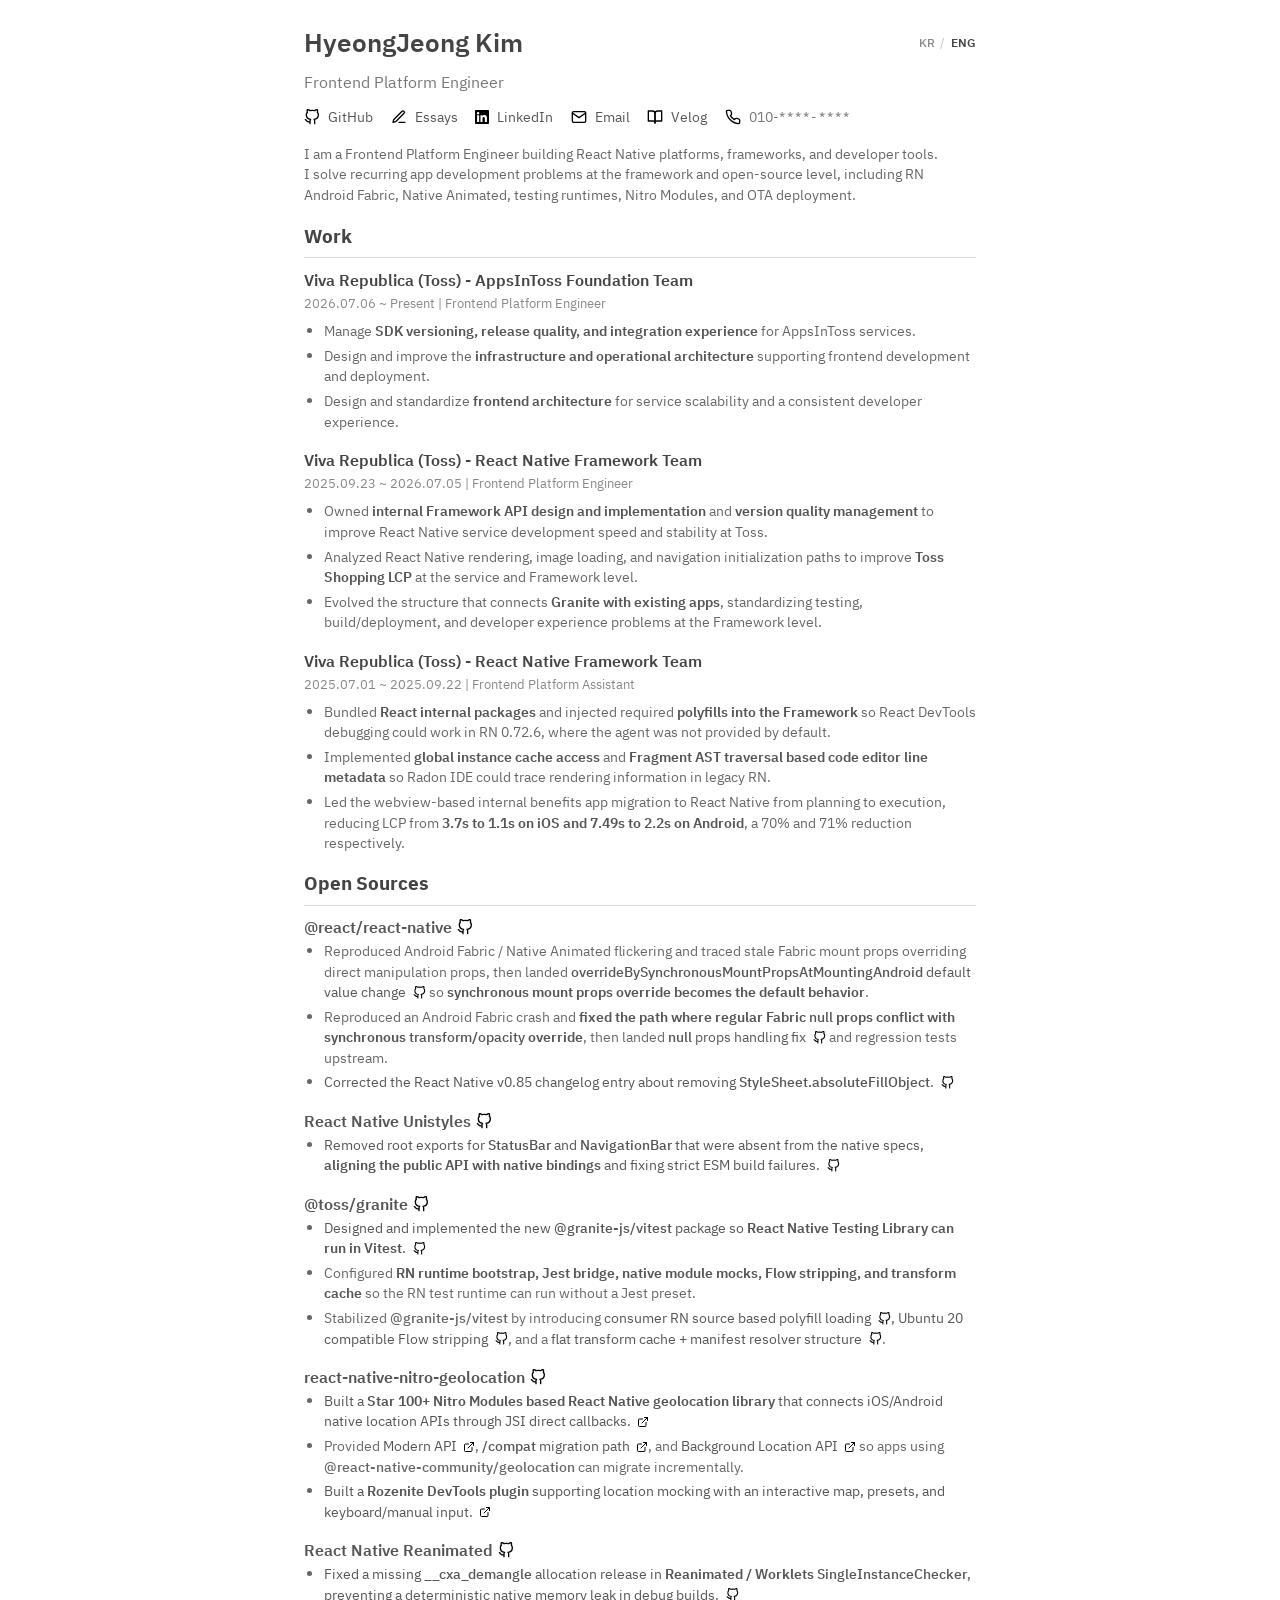
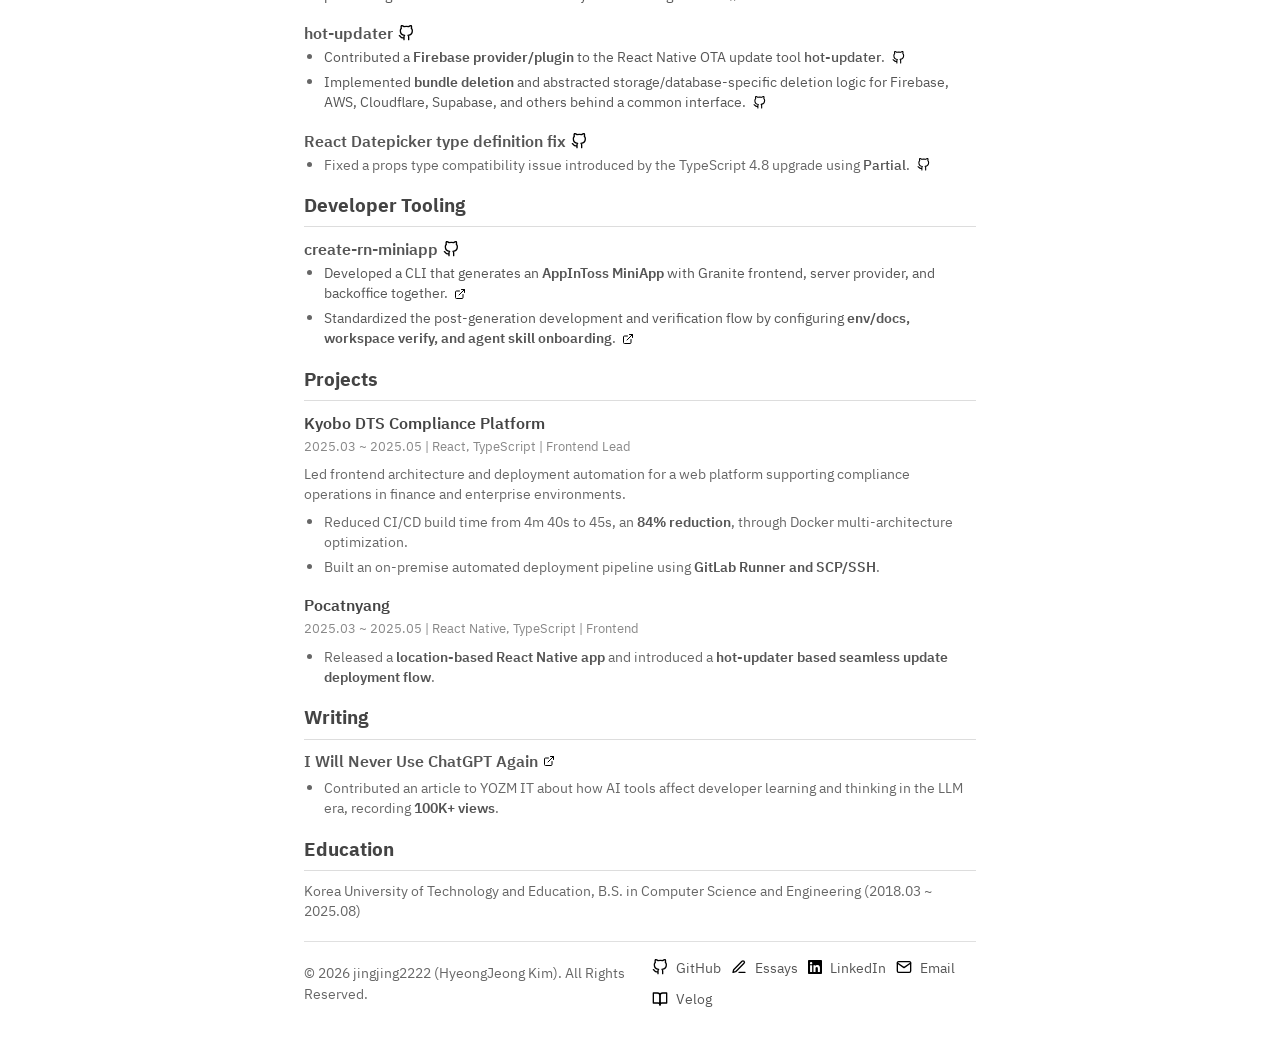
==== en.html @ 48386f1f "Update experience and open source contributions" ====
<!DOCTYPE html>
<html lang="en">

<head>
    <link rel="stylesheet" href="style.css" />
    <meta charset="UTF-8">
    <meta name="viewport" content="width=device-width, initial-scale=1.0">
    <title>HyeongJeong Kim | Frontend Platform Engineer</title>
    <meta name="description" content="HyeongJeong Kim's resume">
    <meta name="keywords"
        content="HyeongJeong Kim, Frontend Platform Engineer, React Native, TypeScript, Toss, Framework, Developer Tooling, jingjing2222">
    <meta name="author" content="HyeongJeong Kim (김형정)">
    <meta name="robots" content="index, follow">
    <link rel="canonical" href="https://jingjing2222.github.io/resume/en.html">
    <link rel="alternate" hreflang="ko" href="https://jingjing2222.github.io/resume/">
    <link rel="alternate" hreflang="en" href="https://jingjing2222.github.io/resume/en.html">
    <link rel="alternate" hreflang="x-default" href="https://jingjing2222.github.io/resume/">

    <!-- Open Graph Meta Tags -->
    <meta property="og:type" content="website">
    <meta property="og:title" content="HyeongJeong Kim | Frontend Platform Engineer">
    <meta property="og:description" content="HyeongJeong Kim's resume">
    <meta property="og:url" content="https://jingjing2222.github.io/resume/en.html">
    <meta property="og:site_name" content="HyeongJeong Kim Resume">
    <meta property="og:locale" content="en_US">

    <!-- Twitter Card Meta Tags -->
    <meta name="twitter:card" content="summary">
    <meta name="twitter:title" content="HyeongJeong Kim | Frontend Platform Engineer">
    <meta name="twitter:description" content="HyeongJeong Kim's resume">
    <meta name="twitter:site" content="@jingjing2222">
    <meta name="twitter:creator" content="@jingjing2222">

    <!-- JSON-LD Structured Data -->
    <script type="application/ld+json">
    {
        "@context": "https://schema.org",
        "@type": "Person",
        "name": "HyeongJeong Kim",
        "alternateName": "김형정",
        "jobTitle": "Frontend Platform Engineer",
        "description": "HyeongJeong Kim's resume",
        "url": "https://jingjing2222.github.io/resume/en.html",
        "sameAs": [
            "https://github.com/jingjing2222",
            "https://velog.io/@jingjing2222/posts",
            "https://brunch.co.kr/@jay2",
            "https://www.linkedin.com/in/%ED%98%95%EC%A0%95-%EA%B9%80-28005a360/"
        ],
        "email": "hj.jingjing2222@gmail.com",
        "knowsAbout": [
            "React Native",
            "React Native Platform",
            "TypeScript",
            "Frontend Platform",
            "Developer Tooling",
            "Mobile Development",
            "JavaScript"
        ],
        "worksFor": {
            "@type": "Organization",
            "name": "Viva Republica (Toss)"
        },
        "alumniOf": {
            "@type": "EducationalOrganization",
            "name": "Korea University of Technology and Education",
            "department": "Computer Science and Engineering"
        }
    }
    </script>
</head>

<body>
    <main class="main">
        <header>
            <div class="header-title-row">
                <h1 class="title">HyeongJeong Kim</h1>
                <nav class="lang-switch" aria-label="Language">
                    <a href="index.html" class="lang-link">KR</a>
                    <span class="lang-separator" aria-hidden="true">/</span>
                    <a href="en.html" class="lang-link" aria-current="page">ENG</a>
                </nav>
            </div>
            <div class="title-desc">Frontend Platform Engineer</div>

            <div class="social-links">
                <a href="https://github.com/jingjing2222" target="_blank" class="social-link">
                    <span class="icon github-icon" aria-hidden="true"></span> GitHub
                </a>

                <a href="https://brunch.co.kr/@jay2" target="_blank" class="social-link">
                    <span class="icon essay-icon" aria-hidden="true"></span> Essays
                </a>

                <a href="https://www.linkedin.com/in/%ED%98%95%EC%A0%95-%EA%B9%80-28005a360/" target="_blank"
                    class="social-link">
                    <span class="icon linkedin-icon" aria-hidden="true"></span> LinkedIn
                </a>

                <a href="mailto:hj.jingjing2222@gmail.com" target="_blank" class="social-link">
                    <span class="icon email-icon" aria-hidden="true"></span> Email
                </a>

                <a href="https://velog.io/@jingjing2222/posts" target="_blank" class="social-link">
                    <span class="icon blog-icon" aria-hidden="true"></span> Velog
                </a>

                <div class="social-link">
                    <span class="icon phone-icon" aria-hidden="true"></span><span>010-</span><span
                        class="phone-number"></span>
                </div>
            </div>
        </header>

        <section class="about">
            <p>
                I am a Frontend Platform Engineer building React Native platforms, frameworks, and developer tools.<br />
                I solve recurring app development problems at the framework and open-source level, including RN Android Fabric, Native Animated, testing runtimes, Nitro Modules, and OTA deployment.<br />
            </p>
        </section>

        <section class="work">
            <h2>Work</h2>

            <div class="experience-item">
                <h3>Viva Republica (Toss) - AppsInToss Foundation Team</h3>
                <div class="project-period">2026.07.06 ~ Present | Frontend Platform Engineer</div>
                <ul>
                    <li>Manage <span class="semibold">SDK versioning, release quality, and integration experience</span> for AppsInToss services.</li>
                    <li>Design and improve the <span class="semibold">infrastructure and operational architecture</span> supporting frontend development and deployment.</li>
                    <li>Design and standardize <span class="semibold">frontend architecture</span> for service scalability and a consistent developer experience.</li>
                </ul>
            </div>

            <div class="experience-item">
                <h3>Viva Republica (Toss) - React Native Framework Team</h3>
                <div class="project-period">2025.09.23 ~ 2026.07.05 | Frontend Platform Engineer</div>
                <ul>
                    <li>Owned <span class="semibold">internal Framework API design and implementation</span> and <span class="semibold">version quality management</span> to improve React Native service development speed and stability at Toss.</li>
                    <li>Analyzed React Native rendering, image loading, and navigation initialization paths to improve <span class="semibold">Toss Shopping LCP</span> at the service and Framework level.</li>
                    <li>Evolved the structure that connects <span class="semibold">Granite with existing apps</span>, standardizing testing, build/deployment, and developer experience problems at the Framework level.</li>
                </ul>
            </div>

            <div class="experience-item">
                <h3>Viva Republica (Toss) - React Native Framework Team</h3>
                <div class="project-period">2025.07.01 ~ 2025.09.22 | Frontend Platform Assistant</div>
                <ul>
                    <li>Bundled <span class="semibold">React internal packages</span> and injected required <span class="semibold">polyfills into the Framework</span> so React DevTools debugging could work in RN 0.72.6, where the agent was not provided by default.</li>
                    <li>Implemented <span class="semibold">global instance cache access</span> and <span class="semibold">Fragment AST traversal based code editor line metadata</span> so Radon IDE could trace rendering information in legacy RN.</li>
                    <li>Led the webview-based internal benefits app migration to React Native from planning to execution, reducing LCP from <span class="semibold">3.7s to 1.1s on iOS and 7.49s to 2.2s on Android</span>, a 70% and 71% reduction respectively.</li>
                </ul>
            </div>
        </section>

        <section class="open-source">
            <h2>Open Sources</h2>

            <div class="experience-item">
                <h3><a href="https://github.com/react/react-native" target="_blank"
                        class="title-link">@react/react-native
                        <span class="icon github-icon" aria-hidden="true"></span></a></h3>
                <ul>
                    <li>Reproduced Android Fabric / Native Animated flickering and traced stale Fabric mount props overriding direct manipulation props, then landed <a
                            href="https://github.com/react/react-native/pull/56652" target="_blank"
                            class="inline-github-link"><code>overrideBySynchronousMountPropsAtMountingAndroid</code> default value change <span class="icon github-icon"
                                aria-hidden="true"></span></a> so <span class="semibold">synchronous mount props override becomes the default behavior</span>.</li>
                    <li>Reproduced an Android Fabric crash and <span class="semibold">fixed the path where regular Fabric <code>null</code> props conflict with synchronous <code>transform</code>/<code>opacity</code> override</span>, then landed <a
                            href="https://github.com/react/react-native/pull/56913" target="_blank"
                            class="inline-github-link"><code>null</code> props handling fix <span class="icon github-icon"
                                aria-hidden="true"></span></a> and regression tests upstream.</li>
                    <li><a href="https://github.com/react/react-native/pull/56390" target="_blank"
                            class="inline-github-link">Corrected the React Native v0.85 changelog entry about removing <code>StyleSheet.absoluteFillObject</code>.
                            <span class="icon github-icon" aria-hidden="true"></span></a></li>
                </ul>
            </div>

            <div class="experience-item">
                <h3><a href="https://github.com/jpudysz/react-native-unistyles/pull/1197" target="_blank"
                        class="title-link">React Native Unistyles
                        <span class="icon github-icon" aria-hidden="true"></span></a></h3>
                <ul>
                    <li><a href="https://github.com/jpudysz/react-native-unistyles/pull/1197" target="_blank"
                            class="inline-github-link">Removed root exports for <code>StatusBar</code> and <code>NavigationBar</code> that were absent from the native specs, <span class="semibold">aligning the public API with native bindings</span> and fixing strict ESM build failures.
                            <span class="icon github-icon" aria-hidden="true"></span></a></li>
                </ul>
            </div>

            <div class="experience-item">
                <h3><a href="https://github.com/toss/granite" target="_blank"
                        class="title-link">@toss/granite
                        <span class="icon github-icon" aria-hidden="true"></span></a></h3>
                <ul>
                    <li><a href="https://github.com/toss/granite/pull/275" target="_blank"
                            class="inline-github-link">Designed and implemented the new <code>@granite-js/vitest</code> package so <span class="semibold">React Native Testing Library can run in Vitest</span>.
                            <span class="icon github-icon" aria-hidden="true"></span></a></li>
                    <li>Configured <span class="semibold">RN runtime bootstrap, Jest bridge, native module mocks, Flow stripping, and transform cache</span> so the RN test runtime can run without a Jest preset.</li>
                    <li>Stabilized <code>@granite-js/vitest</code> by introducing <a
                            href="https://github.com/toss/granite/pull/277" target="_blank"
                            class="inline-github-link">consumer RN source based polyfill loading <span
                                class="icon github-icon" aria-hidden="true"></span></a>, <a
                            href="https://github.com/toss/granite/pull/278" target="_blank"
                            class="inline-github-link">Ubuntu 20 compatible Flow stripping <span class="icon github-icon"
                                aria-hidden="true"></span></a>, and a <a href="https://github.com/toss/granite/pull/284"
                            target="_blank" class="inline-github-link">flat transform cache + manifest resolver structure <span
                                class="icon github-icon" aria-hidden="true"></span></a>.</li>
                </ul>
            </div>

            <div class="experience-item">
                <h3><a href="https://github.com/jingjing2222/react-native-nitro-geolocation" target="_blank"
                        class="title-link">react-native-nitro-geolocation
                        <span class="icon github-icon" aria-hidden="true"></span></a></h3>
                <ul>
                    <li><a href="https://react-native-nitro-geolocation.pages.dev/guide/why-nitro-module" target="_blank"
                            class="doc-link">Built a <span class="semibold">Star 100+ Nitro Modules based React Native geolocation library</span> that connects iOS/Android native location APIs through JSI direct callbacks.&nbsp;<span class="link-icon" aria-hidden="true"></span></a></li>
                    <li>Provided <a href="https://react-native-nitro-geolocation.pages.dev/guide/modern-api" target="_blank"
                            class="doc-link">Modern API&nbsp;<span class="link-icon" aria-hidden="true"></span></a>, <a
                            href="https://react-native-nitro-geolocation.pages.dev/guide/compat-api" target="_blank"
                            class="doc-link"><code>/compat</code> migration path&nbsp;<span class="link-icon"
                                aria-hidden="true"></span></a>, and <a
                            href="https://react-native-nitro-geolocation.pages.dev/background/overview" target="_blank"
                            class="doc-link">Background Location API&nbsp;<span class="link-icon"
                                aria-hidden="true"></span></a> so apps using <code>@react-native-community/geolocation</code> can migrate incrementally.</li>
                    <li><a href="https://react-native-nitro-geolocation.pages.dev/guide/devtools" target="_blank"
                            class="doc-link">Built a <span class="semibold">Rozenite DevTools plugin</span> supporting location mocking with an interactive map, presets, and keyboard/manual input.&nbsp;<span class="link-icon" aria-hidden="true"></span></a></li>
                </ul>
            </div>

            <div class="experience-item">
                <h3><a href="https://github.com/software-mansion/react-native-reanimated/pull/8964" target="_blank"
                        class="title-link">React Native Reanimated
                        <span class="icon github-icon" aria-hidden="true"></span></a></h3>
                <ul>
                    <li><a href="https://github.com/software-mansion/react-native-reanimated/pull/8964" target="_blank"
                            class="inline-github-link">Fixed a missing <code>__cxa_demangle</code> allocation release in <span class="semibold">Reanimated / Worklets</span> <code>SingleInstanceChecker</code>, preventing a deterministic native memory leak in debug builds.
                            <span class="icon github-icon" aria-hidden="true"></span></a></li>
                </ul>
            </div>

            <div class="experience-item">
                <h3><a href="https://github.com/gronxb/hot-updater" target="_blank"
                        class="title-link">hot-updater
                        <span class="icon github-icon" aria-hidden="true"></span></a></h3>
                <ul>
                    <li><a href="https://github.com/gronxb/hot-updater/pull/212" target="_blank"
                            class="inline-github-link">Contributed a <span class="semibold">Firebase provider/plugin</span> to the React Native OTA update tool <code>hot-updater</code>.
                            <span class="icon github-icon" aria-hidden="true"></span></a></li>
                    <li><a href="https://github.com/gronxb/hot-updater/pull/388" target="_blank"
                            class="inline-github-link">Implemented <span class="semibold">bundle deletion</span> and abstracted storage/database-specific deletion logic for Firebase, AWS, Cloudflare, Supabase, and others behind a common interface.
                            <span class="icon github-icon" aria-hidden="true"></span></a></li>
                </ul>
            </div>

            <div class="experience-item">
                <h3><a href="https://github.com/Hacker0x01/react-datepicker/pull/5406" target="_blank"
                        class="title-link">React Datepicker type definition fix
                        <span class="icon github-icon" aria-hidden="true"></span></a></h3>
                <ul>
                    <li>Fixed a props type compatibility issue introduced by the TypeScript 4.8 upgrade using <a
                            href="https://github.com/Hacker0x01/react-datepicker/pull/5406" target="_blank"
                            class="inline-github-link"><code>Partial</code>. <span
                                class="icon github-icon" aria-hidden="true"></span></a></li>
                </ul>
            </div>
        </section>

        <section class="app">
            <h2>Developer Tooling</h2>
            <div class="app-item">
                <h3><a href="https://github.com/jingjing2222/create-rn-miniapp" target="_blank"
                        class="title-link">create-rn-miniapp
                        <span class="icon github-icon" aria-hidden="true"></span></a></h3>
                <ul>
                    <li><a href="https://github.com/jingjing2222/create-rn-miniapp#%EC%83%9D%EC%84%B1%ED%95%98%EB%A9%B4-%EB%B0%94%EB%A1%9C-%EC%A4%80%EB%B9%84%EB%8F%BC%EC%9A%94" target="_blank"
                            class="doc-link">Developed a CLI that generates an <span class="semibold">AppInToss MiniApp</span> with Granite frontend, server provider, and backoffice together.&nbsp;<span
                                class="link-icon" aria-hidden="true"></span></a></li>
                    <li><a href="https://github.com/jingjing2222/create-rn-miniapp#%EC%83%9D%EC%84%B1%ED%95%98%EB%A9%B4-%EB%B0%94%EB%A1%9C-%EC%A4%80%EB%B9%84%EB%8F%BC%EC%9A%94" target="_blank"
                            class="doc-link">Standardized the post-generation development and verification flow by configuring <span class="semibold">env/docs, workspace verify, and agent skill onboarding</span>.&nbsp;<span
                                class="link-icon" aria-hidden="true"></span></a></li>
                </ul>
            </div>
        </section>

        <section class="projects">
            <h2>Projects</h2>

            <div class="project-item">
                <h3>Kyobo DTS Compliance Platform</h3>
                <div class="project-period">2025.03 ~ 2025.05 | React, TypeScript | Frontend Lead</div>
                <p>Led frontend architecture and deployment automation for a web platform supporting compliance operations in finance and enterprise environments.</p>
                <ul>
                    <li>Reduced CI/CD build time from 4m 40s to 45s, an <span class="semibold">84% reduction</span>, through Docker multi-architecture optimization.</li>
                    <li>Built an on-premise automated deployment pipeline using <span class="semibold">GitLab Runner and SCP/SSH</span>.</li>
                </ul>
            </div>

            <div class="project-item">
                <h3>Pocatnyang</h3>
                <div class="project-period">2025.03 ~ 2025.05 | React Native, TypeScript | Frontend</div>
                <ul>
                    <li>Released a <span class="semibold">location-based React Native app</span> and introduced a <span class="semibold">hot-updater based seamless update deployment flow</span>.</li>
                </ul>

            </div>
        </section>

        <section class="article">
            <h2>Writing</h2>

            <div class="experience-item">
                <h3><a href="https://yozm.wishket.com/magazine/detail/3076/" target="_blank" class="title-link">I Will Never Use ChatGPT Again<span class="link-icon" aria-hidden="true"></span></a></h3>
                <ul>
                    <li>Contributed an article to YOZM IT about how AI tools affect developer learning and thinking in the LLM era, recording <span class="semibold">100K+ views</span>.</li>
                </ul>
            </div>
        </section>

        <section class="education">
            <h2>Education</h2>
            <div class="education-item">
                <ul class="compact-list">
                    <li>Korea University of Technology and Education, B.S. in Computer Science and Engineering (2018.03 ~ 2025.08)</li>
                </ul>
            </div>
        </section>

        <footer class="footer">
            <div class="footer-content">
                <div class="footer-info">
                    <p>© 2026 jingjing2222 (HyeongJeong Kim). All Rights Reserved.</p>
                </div>
                <div class="footer-links">
                    <a href="https://github.com/jingjing2222" target="_blank" class="footer-link">
                        <span class="icon github-icon" aria-hidden="true"></span> GitHub
                    </a>
                    <a href="https://brunch.co.kr/@jay2" target="_blank" class="footer-link">
                        <span class="icon essay-icon" aria-hidden="true"></span> Essays
                    </a>
                    <a href="https://www.linkedin.com/in/%ED%98%95%EC%A0%95-%EA%B9%80-28005a360/" target="_blank"
                        class="footer-link">
                        <span class="icon linkedin-icon" aria-hidden="true"></span> LinkedIn
                    </a>
                    <a href="mailto:hj.jingjing2222@gmail.com" class="footer-link">
                        <span class="icon email-icon" aria-hidden="true"></span> Email
                    </a>
                    <a href="https://velog.io/@jingjing2222/posts" target="_blank" class="footer-link">
                        <span class="icon blog-icon" aria-hidden="true"></span> Velog
                    </a>
                </div>
            </div>
        </footer>

    </main>
</body>

</html>
---- style.css ----
@font-face {
  font-family: "IBMPlexSansKR";
  src: url("/fonts/IBMPlexSansKR-Light.ttf") format("truetype");
  font-weight: 300;
  font-style: normal;
  font-display: swap;
}

@font-face {
  font-family: "IBMPlexSansKR";
  src: url("/fonts/IBMPlexSansKR-Regular.ttf") format("truetype");
  font-weight: 400;
  font-style: normal;
  font-display: swap;
}

@font-face {
  font-family: "IBMPlexSansKR";
  src: url("/fonts/IBMPlexSansKR-Medium.ttf") format("truetype");
  font-weight: 500;
  font-style: normal;
  font-display: swap;
}

@font-face {
  font-family: "IBMPlexSansKR";
  src: url("/fonts/IBMPlexSansKR-SemiBold.ttf") format("truetype");
  font-weight: 600;
  font-style: normal;
  font-display: swap;
}

@font-face {
  font-family: "IBMPlexSansKR";
  src: url("/fonts/IBMPlexSansKR-Bold.ttf") format("truetype");
  font-weight: 700;
  font-style: normal;
  font-display: swap;
}

* {
  box-sizing: border-box;
  margin: 0;
  padding: 0;
}

body {
  font-family: "IBMPlexSansKR", sans-serif;
  line-height: 1.5;
  color: #555;
  background-color: #fff;
  font-size: 0.9rem;
  -webkit-print-color-adjust: exact;
  print-color-adjust: exact;
}

.main {
  margin: 1.5rem auto;
  width: 720px;
  padding: 0 1.5rem;
}

a {
  color: #555;
  text-decoration: none;
  transition: all 0.2s ease;
  border-radius: 2px;
}

.article .experience-item h3 {
  margin-bottom: 0.3rem;
}

a:hover {
  background-color: #666;
  color: #fff;
}

.title-link {
  color: #555;
  display: inline-flex;
  align-items: center;
  font-weight: inherit;
  width: fit-content;
  max-width: 100%;
  gap: 5px;
  white-space: normal;
  overflow-wrap: anywhere;
  vertical-align: baseline;
}

.title-link:hover {
  background-color: #666;
  color: #fff;
}

.blog-link {
  color: #555;
  display: inline;
  width: fit-content;
  overflow-wrap: anywhere;
}

.blog-link b {
  white-space: normal;
}

.blog-link .icon {
  vertical-align: middle;
}

.blog-link:hover {
  background-color: #666;
  color: #fff;
}

.doc-link {
  color: #555;
  display: inline;
  overflow-wrap: anywhere;
}

.doc-link:hover {
  background-color: #666;
  color: #fff;
}

.inline-github-link {
  color: #555;
  display: inline;
  overflow-wrap: anywhere;
}

.inline-github-link .icon {
  width: 13px;
  height: 13px;
  margin: 0 0 0 4px;
  vertical-align: -0.12em;
}

.doc-link .github-icon {
  width: 13px;
  height: 13px;
  margin: 0 0 0 4px;
  vertical-align: -0.12em;
}

.inline-github-link:hover {
  background-color: #666;
  color: #fff;
}

.semibold {
  font-weight: 600;
  color: #555;
}

a:hover .semibold {
  color: #fff;
}

.link-icon {
  display: inline-block;
  width: 12px;
  height: 12px;
  flex: 0 0 auto;
  margin-left: 3px;
  vertical-align: -0.1em;
  background-image: url('data:image/svg+xml;utf8,<svg xmlns="http://www.w3.org/2000/svg" width="16" height="16" viewBox="0 0 24 24" fill="none" stroke="currentColor" stroke-width="2" stroke-linecap="round" stroke-linejoin="round"><path d="M18 13v6a2 2 0 0 1-2 2H5a2 2 0 0 1-2-2V8a2 2 0 0 1 2-2h6"></path><polyline points="15 3 21 3 21 9"></polyline><line x1="10" y1="14" x2="21" y2="3"></line></svg>');
  background-position: center;
  background-repeat: no-repeat;
  background-size: contain;
}

/* Header Styles */
header {
  margin-bottom: 1rem;
}

.header-title-row {
  display: flex;
  align-items: center;
  justify-content: space-between;
  gap: 1rem;
  flex-wrap: wrap;
  margin: 0.5rem 0;
}

.title {
  font-size: 1.6rem;
  font-weight: 600;
  margin: 0;
  color: #444;
}

.lang-switch {
  display: inline-flex;
  align-items: center;
  gap: 0.35rem;
  flex: 0 0 auto;
  color: #999;
  font-size: 0.78rem;
  letter-spacing: 0;
}

.lang-link {
  color: #888;
  font-weight: 500;
}

.lang-link[aria-current="page"] {
  color: #444;
  font-weight: 600;
}

.lang-separator {
  color: #bbb;
}

.title-desc {
  font-size: 1rem;
  color: #777;
  margin-bottom: 0.8rem;
}

.social-links {
  display: flex;
  flex-wrap: wrap;
  gap: 0.45rem 1.1rem;
  margin-top: 0;
  color: #777;
}

.social-link {
  display: inline-flex;
  align-items: center;
  font-size: 0.85rem;
  white-space: nowrap;
}

.icon {
  width: 16px;
  height: 16px;
  margin-right: 8px;
  background-position: center;
  background-repeat: no-repeat;
  background-size: contain;
  display: inline-block;
}

.title-link .icon,
.footer-link .icon {
  flex: 0 0 auto;
}

.title-link .icon {
  margin-right: 0;
}

.title-link .link-icon {
  margin-left: 0;
}

.inline-icon {
  margin-left: 5px;
  margin-right: 0;
}

.github-icon {
  background-image: url('data:image/svg+xml;utf8,<svg xmlns="http://www.w3.org/2000/svg" width="24" height="24" viewBox="0 0 24 24" fill="none" stroke="currentColor" stroke-width="2" stroke-linecap="round" stroke-linejoin="round"><path d="M9 19c-5 1.5-5-2.5-7-3m14 6v-3.87a3.37 3.37 0 0 0-.94-2.61c3.14-.35 6.44-1.54 6.44-7A5.44 5.44 0 0 0 20 4.77 5.07 5.07 0 0 0 19.91 1S18.73.65 16 2.48a13.38 13.38 0 0 0-7 0C6.27.65 5.09 1 5.09 1A5.07 5.07 0 0 0 5 4.77a5.44 5.44 0 0 0-1.5 3.78c0 5.42 3.3 6.61 6.44 7A3.37 3.37 0 0 0 9 18.13V22"></path></svg>');
}

.blog-icon {
  background-image: url('data:image/svg+xml;utf8,<svg xmlns="http://www.w3.org/2000/svg" width="24" height="24" viewBox="0 0 24 24" fill="none" stroke="currentColor" stroke-width="2" stroke-linecap="round" stroke-linejoin="round"><path d="M2 3h6a4 4 0 0 1 4 4v14a3 3 0 0 0-3-3H2z"></path><path d="M22 3h-6a4 4 0 0 0-4 4v14a3 3 0 0 1 3-3h7z"></path></svg>');
}

.essay-icon {
  background-image: url('data:image/svg+xml;utf8,<svg xmlns="http://www.w3.org/2000/svg" width="24" height="24" viewBox="0 0 24 24" fill="none" stroke="currentColor" stroke-width="2" stroke-linecap="round" stroke-linejoin="round"><path d="M12 20h9"></path><path d="M16.5 3.5a2.12 2.12 0 0 1 3 3L7 19l-4 1 1-4Z"></path></svg>');
}

.linkedin-icon {
  width: 14px;
  height: 14px;
  background-image: url('data:image/svg+xml;utf8,<svg xmlns="http://www.w3.org/2000/svg" width="24" height="24" viewBox="0 0 24 24" fill="currentColor"><path d="M22.23 0H1.77C.79 0 0 .77 0 1.73v20.54C0 23.23.79 24 1.77 24h20.46c.98 0 1.77-.77 1.77-1.73V1.73C24 .77 23.21 0 22.23 0zM7.12 20.45H3.56V9h3.56v11.45zM5.34 7.43a2.06 2.06 0 1 1 0-4.12 2.06 2.06 0 0 1 0 4.12zM20.45 20.45h-3.56v-5.57c0-1.33-.02-3.04-1.85-3.04-1.85 0-2.14 1.45-2.14 2.94v5.67H9.35V9h3.41v1.56h.05c.47-.9 1.64-1.85 3.37-1.85 3.61 0 4.27 2.37 4.27 5.46v6.28z"/></svg>');
}

.email-icon {
  background-image: url('data:image/svg+xml;utf8,<svg xmlns="http://www.w3.org/2000/svg" width="24" height="24" viewBox="0 0 24 24" fill="none" stroke="currentColor" stroke-width="2" stroke-linecap="round" stroke-linejoin="round"><path d="M4 4h16c1.1 0 2 .9 2 2v12c0 1.1-.9 2-2 2H4c-1.1 0-2-.9-2-2V6c0-1.1.9-2 2-2z"></path><polyline points="22,6 12,13 2,6"></polyline></svg>');
  display: inline-block;
  vertical-align: middle;
  background-repeat: no-repeat;
}

.phone-icon {
  background-image: url('data:image/svg+xml;utf8,<svg xmlns="http://www.w3.org/2000/svg" width="24" height="24" viewBox="0 0 24 24" fill="none" stroke="currentColor" stroke-width="2" stroke-linecap="round" stroke-linejoin="round"><path d="M22 16.92v3a2 2 0 0 1-2.18 2 19.79 19.79 0 0 1-8.63-3.07 19.5 19.5 0 0 1-6-6 19.79 19.79 0 0 1-3.07-8.67A2 2 0 0 1 4.11 2h3a2 2 0 0 1 2 1.72 12.84 12.84 0 0 0 .7 2.81 2 2 0 0 1-.45 2.11L8.09 9.91a16 16 0 0 0 6 6l1.27-1.27a2 2 0 0 1 2.11-.45 12.84 12.84 0 0 0 2.81.7A2 2 0 0 1 22 16.92z"></path></svg>');
  display: inline-block;
  vertical-align: middle;
  background-repeat: no-repeat;
}

/* Section Styles */
main > section {
  margin: 0;
}

main > section + section {
  margin-top: 1rem;
}

h2 {
  font-size: 1.2rem;
  font-weight: 700;
  margin-bottom: 0.6rem;
  border-bottom: 1px solid #ddd;
  padding-bottom: 0.4rem;
  color: #444;
}

h3 {
  font-size: 1rem;
  font-weight: 600;
  margin-bottom: 0.5rem;
  color: #444;
}

h4 {
  font-size: 0.9rem;
  font-weight: 600;
  margin: 0.8rem 0 0.5rem 0;
  color: #555;
}

section p,
section li {
  font-size: 0.85rem;
  color: #666;
  overflow-wrap: anywhere;
}

section ul {
  margin: 0;
  padding-left: 1.25rem;
}

section li + li {
  margin-top: 0.28rem;
}

section code {
  font-family: inherit;
  font-weight: 500;
}

.section-group + .section-group {
  margin-top: 1rem;
}

.section-group > h3 {
  margin-bottom: 0.6rem;
}

.about p {
  margin-bottom: 0;
  font-size: 0.87rem;
}

/* Education & Language Styles */
.experience-item,
.project-item,
.app-item,
.education-item,
.language-item {
  margin-bottom: 1rem;
}

.experience-item:last-child,
.project-item:last-child,
.app-item:last-child,
.education-item:last-child,
.language-item:last-child {
  margin-bottom: 0;
}

/* Experience Styles */
.experience-item h3 {
  margin-bottom: 0.125rem;
}

.experience-item ul li {
  font-weight: 400;
  font-size: 0.85rem;
}

/* Project Styles */
.project-item h3 {
  font-size: 1rem;
  margin-bottom: 0.125rem;
}

.app-item h3 {
  margin-bottom: 0.125rem;
}

.project-item p {
  margin-bottom: 0.45rem;
}

.project-period {
  font-size: 0.8rem;
  color: #888;
  margin-bottom: 0.5rem;
}

.compact-list {
  list-style: none;
  padding-left: 0;
}

.compact-list li {
  font-size: 0.85rem;
}

.link-list .title-link + .title-link {
  margin-left: 0.75rem;
}

/* Print styles - 콘텐츠 자연스럽게 흐르도록 설정 */
@media print {
  @page {
    margin: 0.5cm;
    size: A4;
  }

  .phone-number:before {
    content: "7730-4966" !important;
    letter-spacing: normal !important;
  }

  body {
    font-size: 0.85rem;
    width: 100%;
    margin: 0;
    padding: 0;
  }

  .main {
    width: 100%;
    margin: 0;
    padding: 0.8rem;
  }

  a {
    color: #444;
  }

  .social-link {
    font-size: 0.9rem;
  }

  .lang-switch {
    display: none;
  }

  main > section + section {
    margin-top: 0.75rem;
  }

  .experience-item,
  .project-item,
  .app-item,
  .education-item,
  li {
    break-inside: avoid;
    page-break-inside: avoid;
  }

  h2,
  h3 {
    break-after: avoid;
    page-break-after: avoid;
  }

  h2 {
    margin-top: 0;
  }

  .footer {
    margin-top: 1rem !important;
    padding: 0.7rem 0 0 !important;
  }

  .footer-info {
    font-size: 0.82rem !important;
  }
}

@media (max-width: 768px) {
  .main {
    width: 100%;
    padding: 0 1rem;
  }

  .title {
    font-size: 1.5rem;
  }

  .header-title-row {
    gap: 0.35rem 0.9rem;
  }

  .social-links {
    gap: 0.45rem 0.9rem;
  }

  .link-list .title-link + .title-link {
    margin-left: 0.6rem;
  }
}

/* Footer 스타일 */
.footer {
  margin-top: 1.25rem;
  padding: 0.9rem 0;
  border-top: 1px solid #e0e0e0;
}

.footer-content {
  display: flex;
  flex-direction: column;
  gap: 10px;
}

.footer-info {
  color: #666;
  font-size: 0.9rem;
}

.footer-info p {
  margin: 5px 0;
}

.footer-links {
  display: flex;
  gap: 10px;
  flex-wrap: wrap;
}

.footer-link {
  color: #555;
  text-decoration: none;
  display: flex;
  align-items: center;
  transition: color 0.2s;
}

.footer-link:hover {
  color: #000;
  text-decoration: underline;
}

/* 반응형 조정 */
@media (min-width: 769px) {
  .footer-content {
    flex-direction: row;
    justify-content: space-between;
    align-items: center;
  }
}

.phone-number:before {
  content: "****-****";
  letter-spacing: 2px;
}

.phone-number:hover:before {
  content: "7730-4966";
  letter-spacing: 0px;
}

.app-item p {
  margin-bottom: 5px;
}
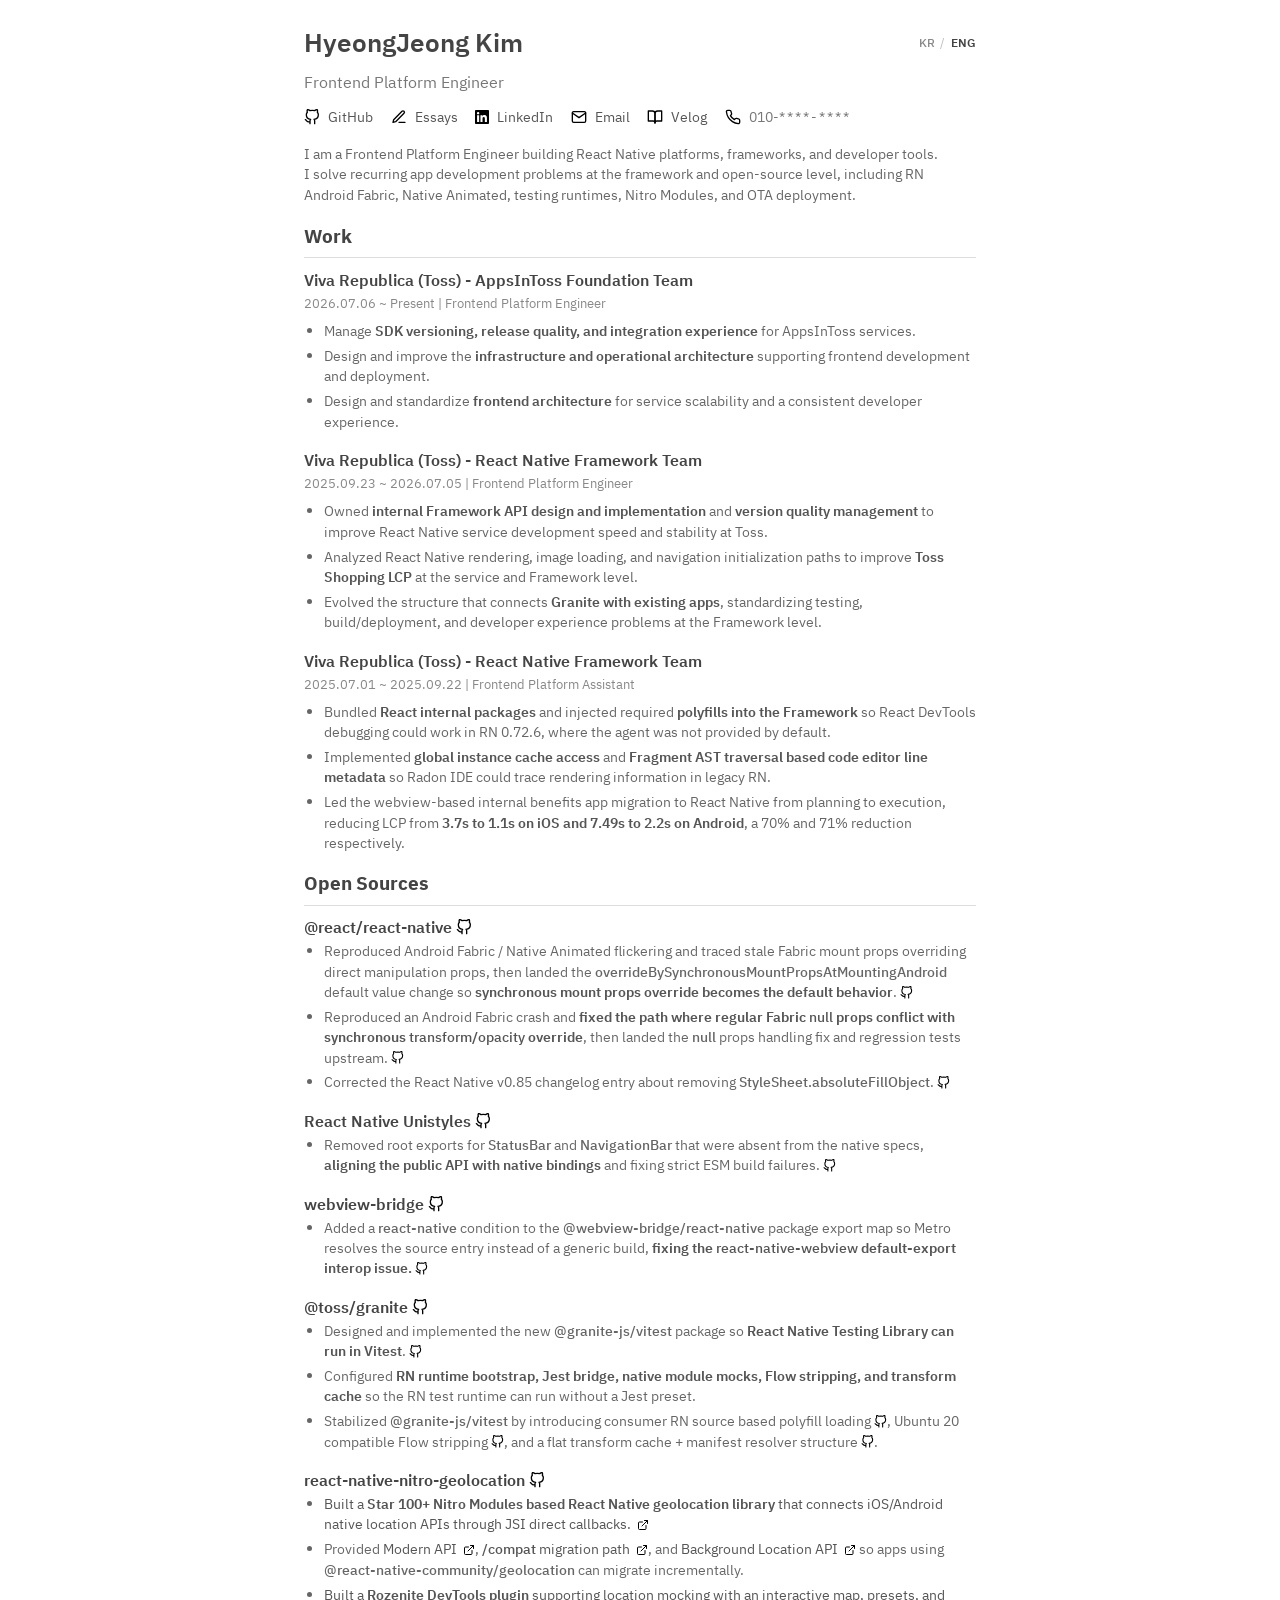
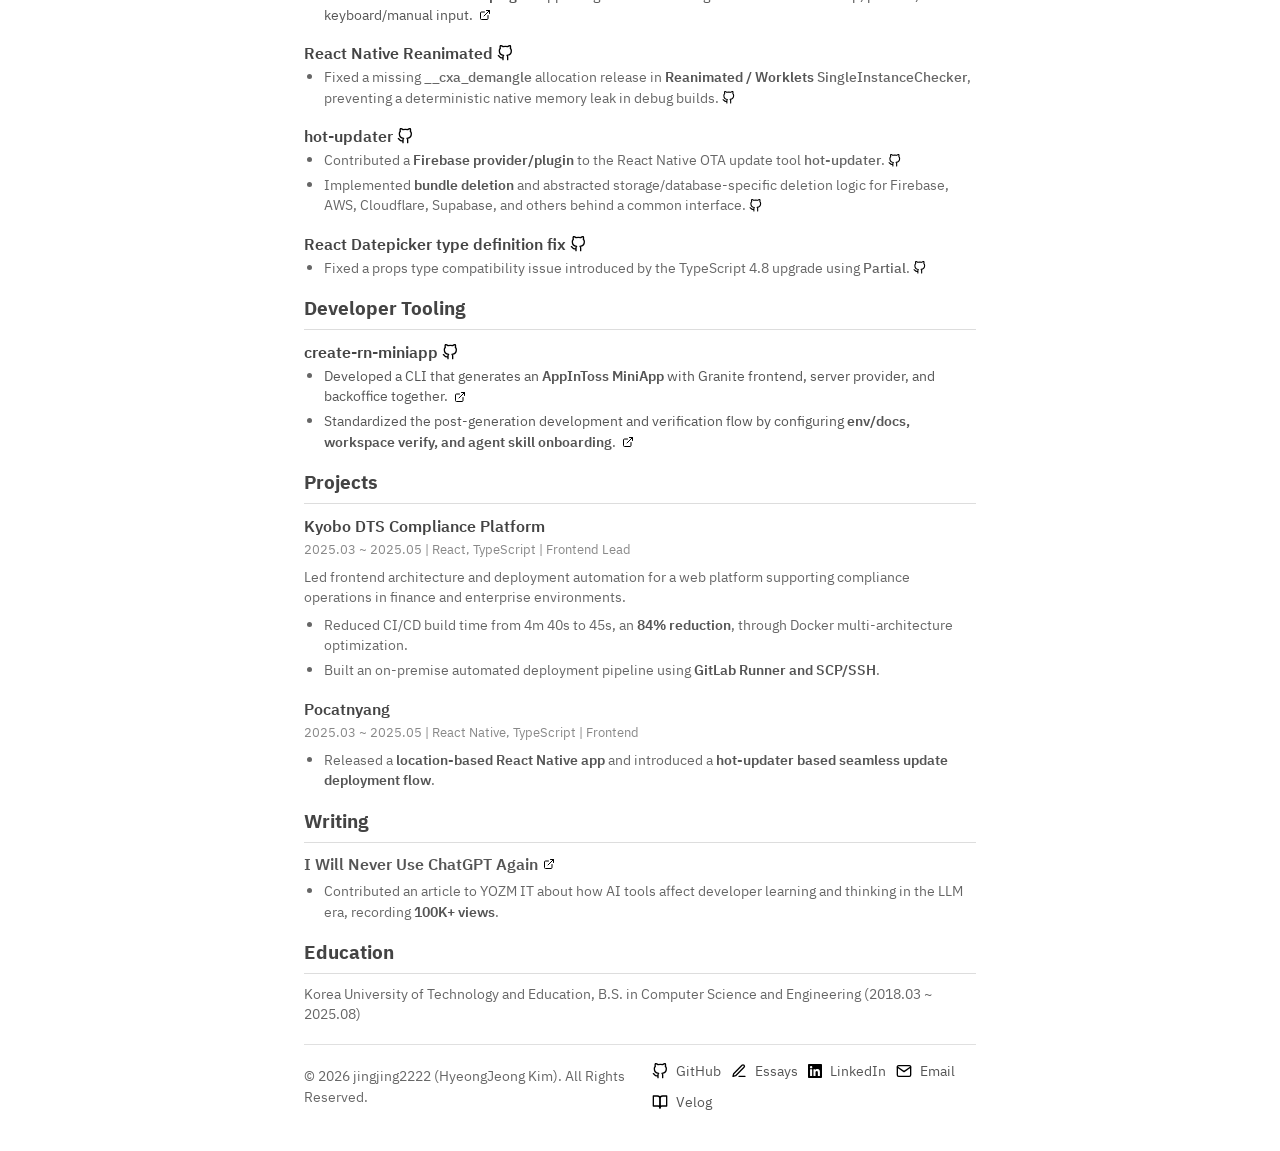
==== commit ee769114: "Add webview-bridge contribution and refine links" ====
--- a/en.html
+++ b/en.html
@@ -157,60 +157,73 @@
             <h2>Open Sources</h2>
 
             <div class="experience-item">
-                <h3><a href="https://github.com/react/react-native" target="_blank"
-                        class="title-link">@react/react-native
-                        <span class="icon github-icon" aria-hidden="true"></span></a></h3>
-                <ul>
-                    <li>Reproduced Android Fabric / Native Animated flickering and traced stale Fabric mount props overriding direct manipulation props, then landed <a
+                <h3>@react/react-native <a href="https://github.com/react/react-native" target="_blank"
+                        class="github-link" aria-label="@react/react-native GitHub repository"><span
+                            class="icon github-icon" aria-hidden="true"></span></a></h3>
+                <ul>
+                    <li>Reproduced Android Fabric / Native Animated flickering and traced stale Fabric mount props overriding direct manipulation props, then landed the <code>overrideBySynchronousMountPropsAtMountingAndroid</code> default value change so <span class="semibold">synchronous mount props override becomes the default behavior</span>. <a
                             href="https://github.com/react/react-native/pull/56652" target="_blank"
-                            class="inline-github-link"><code>overrideBySynchronousMountPropsAtMountingAndroid</code> default value change <span class="icon github-icon"
-                                aria-hidden="true"></span></a> so <span class="semibold">synchronous mount props override becomes the default behavior</span>.</li>
-                    <li>Reproduced an Android Fabric crash and <span class="semibold">fixed the path where regular Fabric <code>null</code> props conflict with synchronous <code>transform</code>/<code>opacity</code> override</span>, then landed <a
+                            class="github-link" aria-label="React Native PR 56652"><span class="icon github-icon"
+                                aria-hidden="true"></span></a></li>
+                    <li>Reproduced an Android Fabric crash and <span class="semibold">fixed the path where regular Fabric <code>null</code> props conflict with synchronous <code>transform</code>/<code>opacity</code> override</span>, then landed the <code>null</code> props handling fix and regression tests upstream. <a
                             href="https://github.com/react/react-native/pull/56913" target="_blank"
-                            class="inline-github-link"><code>null</code> props handling fix <span class="icon github-icon"
-                                aria-hidden="true"></span></a> and regression tests upstream.</li>
-                    <li><a href="https://github.com/react/react-native/pull/56390" target="_blank"
-                            class="inline-github-link">Corrected the React Native v0.85 changelog entry about removing <code>StyleSheet.absoluteFillObject</code>.
-                            <span class="icon github-icon" aria-hidden="true"></span></a></li>
-                </ul>
-            </div>
-
-            <div class="experience-item">
-                <h3><a href="https://github.com/jpudysz/react-native-unistyles/pull/1197" target="_blank"
-                        class="title-link">React Native Unistyles
-                        <span class="icon github-icon" aria-hidden="true"></span></a></h3>
-                <ul>
-                    <li><a href="https://github.com/jpudysz/react-native-unistyles/pull/1197" target="_blank"
-                            class="inline-github-link">Removed root exports for <code>StatusBar</code> and <code>NavigationBar</code> that were absent from the native specs, <span class="semibold">aligning the public API with native bindings</span> and fixing strict ESM build failures.
-                            <span class="icon github-icon" aria-hidden="true"></span></a></li>
-                </ul>
-            </div>
-
-            <div class="experience-item">
-                <h3><a href="https://github.com/toss/granite" target="_blank"
-                        class="title-link">@toss/granite
-                        <span class="icon github-icon" aria-hidden="true"></span></a></h3>
-                <ul>
-                    <li><a href="https://github.com/toss/granite/pull/275" target="_blank"
-                            class="inline-github-link">Designed and implemented the new <code>@granite-js/vitest</code> package so <span class="semibold">React Native Testing Library can run in Vitest</span>.
-                            <span class="icon github-icon" aria-hidden="true"></span></a></li>
+                            class="github-link" aria-label="React Native PR 56913"><span class="icon github-icon"
+                                aria-hidden="true"></span></a></li>
+                    <li>Corrected the React Native v0.85 changelog entry about removing <code>StyleSheet.absoluteFillObject</code>. <a
+                            href="https://github.com/react/react-native/pull/56390" target="_blank"
+                            class="github-link" aria-label="React Native PR 56390"><span class="icon github-icon"
+                                aria-hidden="true"></span></a></li>
+                </ul>
+            </div>
+
+            <div class="experience-item">
+                <h3>React Native Unistyles <a href="https://github.com/jpudysz/react-native-unistyles" target="_blank"
+                        class="github-link" aria-label="React Native Unistyles GitHub repository"><span
+                            class="icon github-icon" aria-hidden="true"></span></a></h3>
+                <ul>
+                    <li>Removed root exports for <code>StatusBar</code> and <code>NavigationBar</code> that were absent from the native specs, <span class="semibold">aligning the public API with native bindings</span> and fixing strict ESM build failures. <a
+                            href="https://github.com/jpudysz/react-native-unistyles/pull/1197" target="_blank"
+                            class="github-link" aria-label="React Native Unistyles PR 1197"><span
+                                class="icon github-icon" aria-hidden="true"></span></a></li>
+                </ul>
+            </div>
+
+            <div class="experience-item">
+                <h3>webview-bridge <a href="https://github.com/gronxb/webview-bridge" target="_blank"
+                        class="github-link" aria-label="webview-bridge GitHub repository"><span
+                            class="icon github-icon" aria-hidden="true"></span></a></h3>
+                <ul>
+                    <li>Added a <code>react-native</code> condition to the <code>@webview-bridge/react-native</code> package export map so Metro resolves the source entry instead of a generic build, <span class="semibold">fixing the <code>react-native-webview</code> default-export interop issue.</span> <a
+                            href="https://github.com/gronxb/webview-bridge/pull/115" target="_blank"
+                            class="github-link" aria-label="webview-bridge PR 115"><span class="icon github-icon"
+                                aria-hidden="true"></span></a></li>
+                </ul>
+            </div>
+
+            <div class="experience-item">
+                <h3>@toss/granite <a href="https://github.com/toss/granite" target="_blank"
+                        class="github-link" aria-label="@toss/granite GitHub repository"><span
+                            class="icon github-icon" aria-hidden="true"></span></a></h3>
+                <ul>
+                    <li>Designed and implemented the new <code>@granite-js/vitest</code> package so <span class="semibold">React Native Testing Library can run in Vitest</span>. <a
+                            href="https://github.com/toss/granite/pull/275" target="_blank"
+                            class="github-link" aria-label="Granite PR 275"><span class="icon github-icon"
+                                aria-hidden="true"></span></a></li>
                     <li>Configured <span class="semibold">RN runtime bootstrap, Jest bridge, native module mocks, Flow stripping, and transform cache</span> so the RN test runtime can run without a Jest preset.</li>
-                    <li>Stabilized <code>@granite-js/vitest</code> by introducing <a
-                            href="https://github.com/toss/granite/pull/277" target="_blank"
-                            class="inline-github-link">consumer RN source based polyfill loading <span
-                                class="icon github-icon" aria-hidden="true"></span></a>, <a
-                            href="https://github.com/toss/granite/pull/278" target="_blank"
-                            class="inline-github-link">Ubuntu 20 compatible Flow stripping <span class="icon github-icon"
-                                aria-hidden="true"></span></a>, and a <a href="https://github.com/toss/granite/pull/284"
-                            target="_blank" class="inline-github-link">flat transform cache + manifest resolver structure <span
-                                class="icon github-icon" aria-hidden="true"></span></a>.</li>
-                </ul>
-            </div>
-
-            <div class="experience-item">
-                <h3><a href="https://github.com/jingjing2222/react-native-nitro-geolocation" target="_blank"
-                        class="title-link">react-native-nitro-geolocation
-                        <span class="icon github-icon" aria-hidden="true"></span></a></h3>
+                    <li>Stabilized <code>@granite-js/vitest</code> by introducing consumer RN source based polyfill loading <a
+                            href="https://github.com/toss/granite/pull/277" target="_blank" class="github-link"
+                            aria-label="Granite PR 277"><span class="icon github-icon" aria-hidden="true"></span></a>, Ubuntu 20 compatible Flow stripping <a
+                            href="https://github.com/toss/granite/pull/278" target="_blank" class="github-link"
+                            aria-label="Granite PR 278"><span class="icon github-icon" aria-hidden="true"></span></a>, and a flat transform cache + manifest resolver structure <a
+                            href="https://github.com/toss/granite/pull/284" target="_blank" class="github-link"
+                            aria-label="Granite PR 284"><span class="icon github-icon" aria-hidden="true"></span></a>.</li>
+                </ul>
+            </div>
+
+            <div class="experience-item">
+                <h3>react-native-nitro-geolocation <a href="https://github.com/jingjing2222/react-native-nitro-geolocation"
+                        target="_blank" class="github-link" aria-label="react-native-nitro-geolocation GitHub repository"><span
+                            class="icon github-icon" aria-hidden="true"></span></a></h3>
                 <ul>
                     <li><a href="https://react-native-nitro-geolocation.pages.dev/guide/why-nitro-module" target="_blank"
                             class="doc-link">Built a <span class="semibold">Star 100+ Nitro Modules based React Native geolocation library</span> that connects iOS/Android native location APIs through JSI direct callbacks.&nbsp;<span class="link-icon" aria-hidden="true"></span></a></li>
@@ -228,38 +241,41 @@
             </div>
 
             <div class="experience-item">
-                <h3><a href="https://github.com/software-mansion/react-native-reanimated/pull/8964" target="_blank"
-                        class="title-link">React Native Reanimated
-                        <span class="icon github-icon" aria-hidden="true"></span></a></h3>
-                <ul>
-                    <li><a href="https://github.com/software-mansion/react-native-reanimated/pull/8964" target="_blank"
-                            class="inline-github-link">Fixed a missing <code>__cxa_demangle</code> allocation release in <span class="semibold">Reanimated / Worklets</span> <code>SingleInstanceChecker</code>, preventing a deterministic native memory leak in debug builds.
-                            <span class="icon github-icon" aria-hidden="true"></span></a></li>
-                </ul>
-            </div>
-
-            <div class="experience-item">
-                <h3><a href="https://github.com/gronxb/hot-updater" target="_blank"
-                        class="title-link">hot-updater
-                        <span class="icon github-icon" aria-hidden="true"></span></a></h3>
-                <ul>
-                    <li><a href="https://github.com/gronxb/hot-updater/pull/212" target="_blank"
-                            class="inline-github-link">Contributed a <span class="semibold">Firebase provider/plugin</span> to the React Native OTA update tool <code>hot-updater</code>.
-                            <span class="icon github-icon" aria-hidden="true"></span></a></li>
-                    <li><a href="https://github.com/gronxb/hot-updater/pull/388" target="_blank"
-                            class="inline-github-link">Implemented <span class="semibold">bundle deletion</span> and abstracted storage/database-specific deletion logic for Firebase, AWS, Cloudflare, Supabase, and others behind a common interface.
-                            <span class="icon github-icon" aria-hidden="true"></span></a></li>
-                </ul>
-            </div>
-
-            <div class="experience-item">
-                <h3><a href="https://github.com/Hacker0x01/react-datepicker/pull/5406" target="_blank"
-                        class="title-link">React Datepicker type definition fix
-                        <span class="icon github-icon" aria-hidden="true"></span></a></h3>
-                <ul>
-                    <li>Fixed a props type compatibility issue introduced by the TypeScript 4.8 upgrade using <a
+                <h3>React Native Reanimated <a href="https://github.com/software-mansion/react-native-reanimated"
+                        target="_blank" class="github-link" aria-label="React Native Reanimated GitHub repository"><span
+                            class="icon github-icon" aria-hidden="true"></span></a></h3>
+                <ul>
+                    <li>Fixed a missing <code>__cxa_demangle</code> allocation release in <span class="semibold">Reanimated / Worklets</span> <code>SingleInstanceChecker</code>, preventing a deterministic native memory leak in debug builds. <a
+                            href="https://github.com/software-mansion/react-native-reanimated/pull/8964" target="_blank"
+                            class="github-link" aria-label="React Native Reanimated PR 8964"><span
+                                class="icon github-icon" aria-hidden="true"></span></a></li>
+                </ul>
+            </div>
+
+            <div class="experience-item">
+                <h3>hot-updater <a href="https://github.com/gronxb/hot-updater" target="_blank"
+                        class="github-link" aria-label="hot-updater GitHub repository"><span class="icon github-icon"
+                            aria-hidden="true"></span></a></h3>
+                <ul>
+                    <li>Contributed a <span class="semibold">Firebase provider/plugin</span> to the React Native OTA update tool <code>hot-updater</code>. <a
+                            href="https://github.com/gronxb/hot-updater/pull/212" target="_blank"
+                            class="github-link" aria-label="hot-updater PR 212"><span class="icon github-icon"
+                                aria-hidden="true"></span></a></li>
+                    <li>Implemented <span class="semibold">bundle deletion</span> and abstracted storage/database-specific deletion logic for Firebase, AWS, Cloudflare, Supabase, and others behind a common interface. <a
+                            href="https://github.com/gronxb/hot-updater/pull/388" target="_blank"
+                            class="github-link" aria-label="hot-updater PR 388"><span class="icon github-icon"
+                                aria-hidden="true"></span></a></li>
+                </ul>
+            </div>
+
+            <div class="experience-item">
+                <h3>React Datepicker type definition fix <a href="https://github.com/Hacker0x01/react-datepicker"
+                        target="_blank" class="github-link" aria-label="React Datepicker GitHub repository"><span
+                            class="icon github-icon" aria-hidden="true"></span></a></h3>
+                <ul>
+                    <li>Fixed a props type compatibility issue introduced by the TypeScript 4.8 upgrade using <code>Partial</code>. <a
                             href="https://github.com/Hacker0x01/react-datepicker/pull/5406" target="_blank"
-                            class="inline-github-link"><code>Partial</code>. <span
+                            class="github-link" aria-label="React Datepicker PR 5406"><span
                                 class="icon github-icon" aria-hidden="true"></span></a></li>
                 </ul>
             </div>
@@ -268,9 +284,9 @@
         <section class="app">
             <h2>Developer Tooling</h2>
             <div class="app-item">
-                <h3><a href="https://github.com/jingjing2222/create-rn-miniapp" target="_blank"
-                        class="title-link">create-rn-miniapp
-                        <span class="icon github-icon" aria-hidden="true"></span></a></h3>
+                <h3>create-rn-miniapp <a href="https://github.com/jingjing2222/create-rn-miniapp" target="_blank"
+                        class="github-link" aria-label="create-rn-miniapp GitHub repository"><span
+                            class="icon github-icon" aria-hidden="true"></span></a></h3>
                 <ul>
                     <li><a href="https://github.com/jingjing2222/create-rn-miniapp#%EC%83%9D%EC%84%B1%ED%95%98%EB%A9%B4-%EB%B0%94%EB%A1%9C-%EC%A4%80%EB%B9%84%EB%8F%BC%EC%9A%94" target="_blank"
                             class="doc-link">Developed a CLI that generates an <span class="semibold">AppInToss MiniApp</span> with Granite frontend, server provider, and backoffice together.&nbsp;<span
--- a/style.css
+++ b/style.css
@@ -125,17 +125,23 @@
   color: #fff;
 }
 
-.inline-github-link {
-  color: #555;
-  display: inline;
-  overflow-wrap: anywhere;
-}
-
-.inline-github-link .icon {
+.github-link {
+  display: inline-flex;
+  align-items: center;
+  justify-content: center;
+  border-radius: 3px;
+  vertical-align: -0.12em;
+}
+
+.github-link .icon {
   width: 13px;
   height: 13px;
-  margin: 0 0 0 4px;
-  vertical-align: -0.12em;
+  margin: 0;
+}
+
+h3 .github-link .icon {
+  width: 16px;
+  height: 16px;
 }
 
 .doc-link .github-icon {
@@ -145,7 +151,7 @@
   vertical-align: -0.12em;
 }
 
-.inline-github-link:hover {
+.github-link:hover {
   background-color: #666;
   color: #fff;
 }
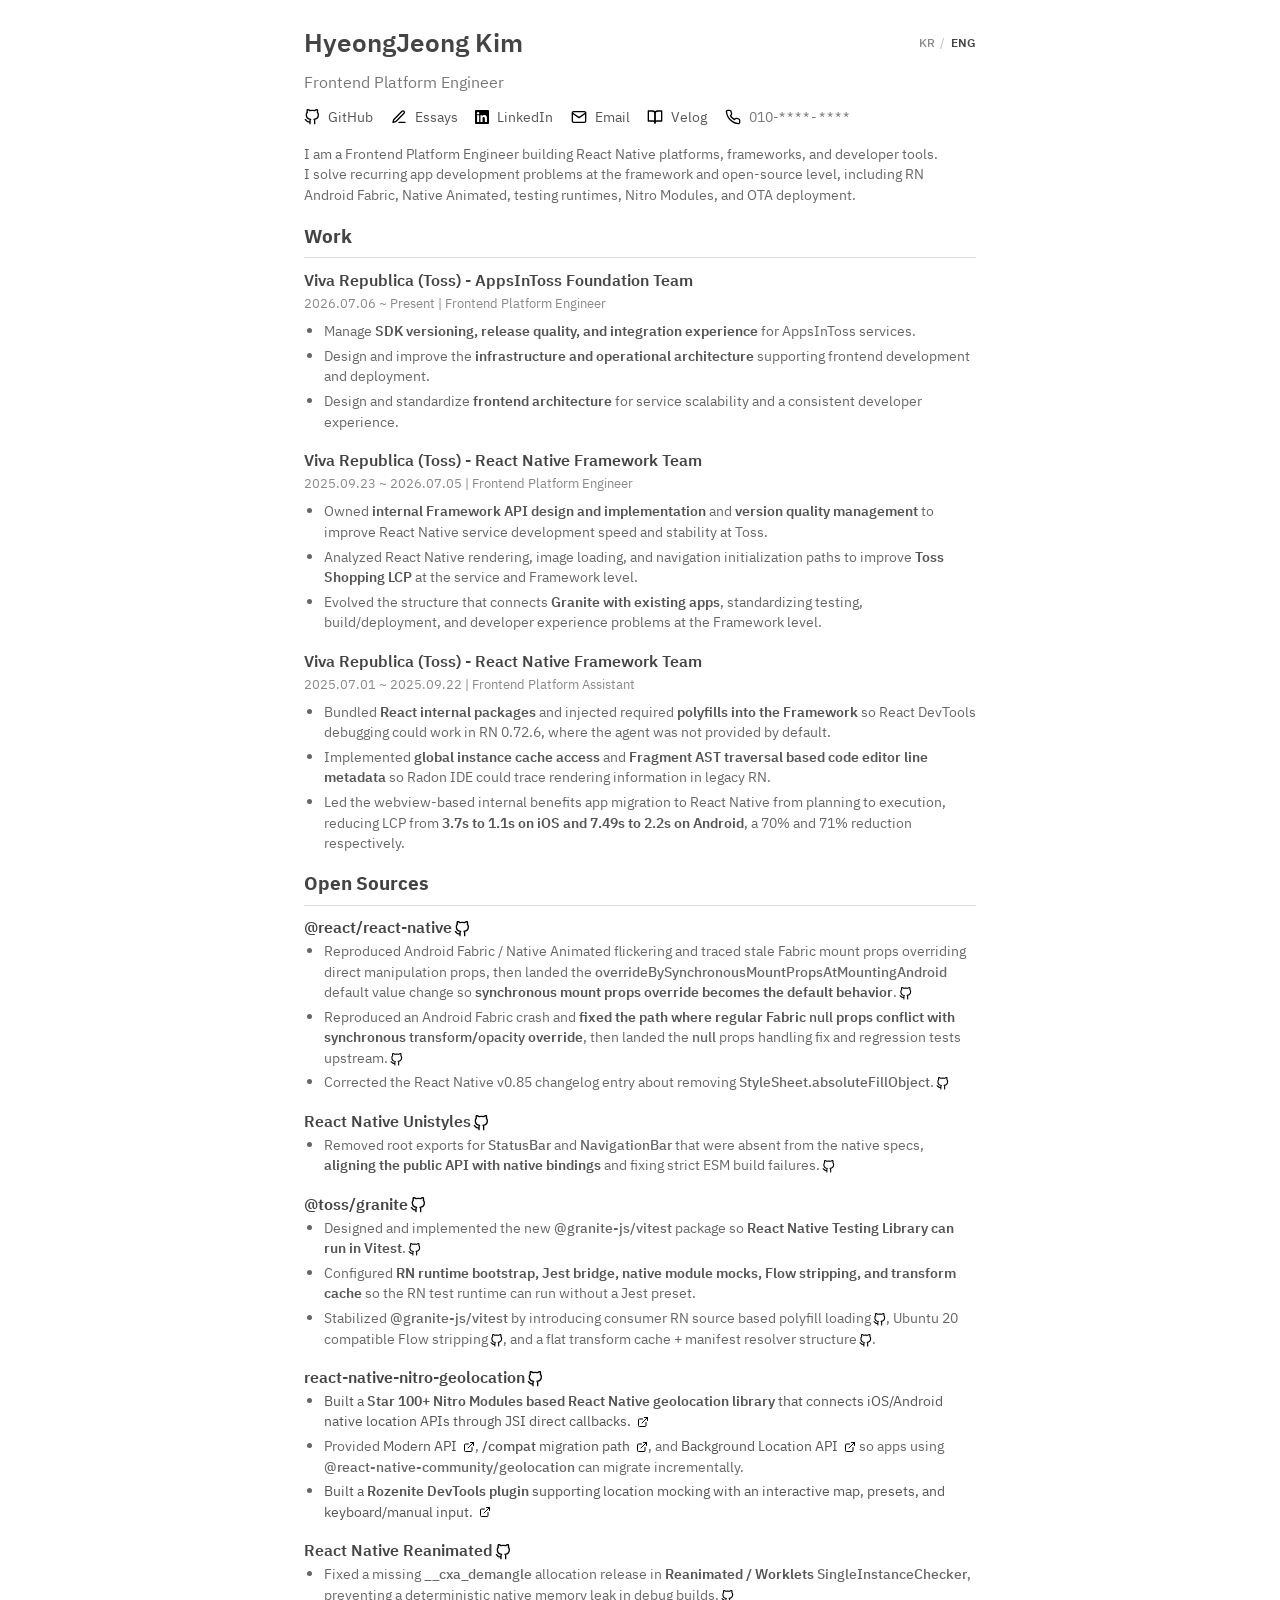
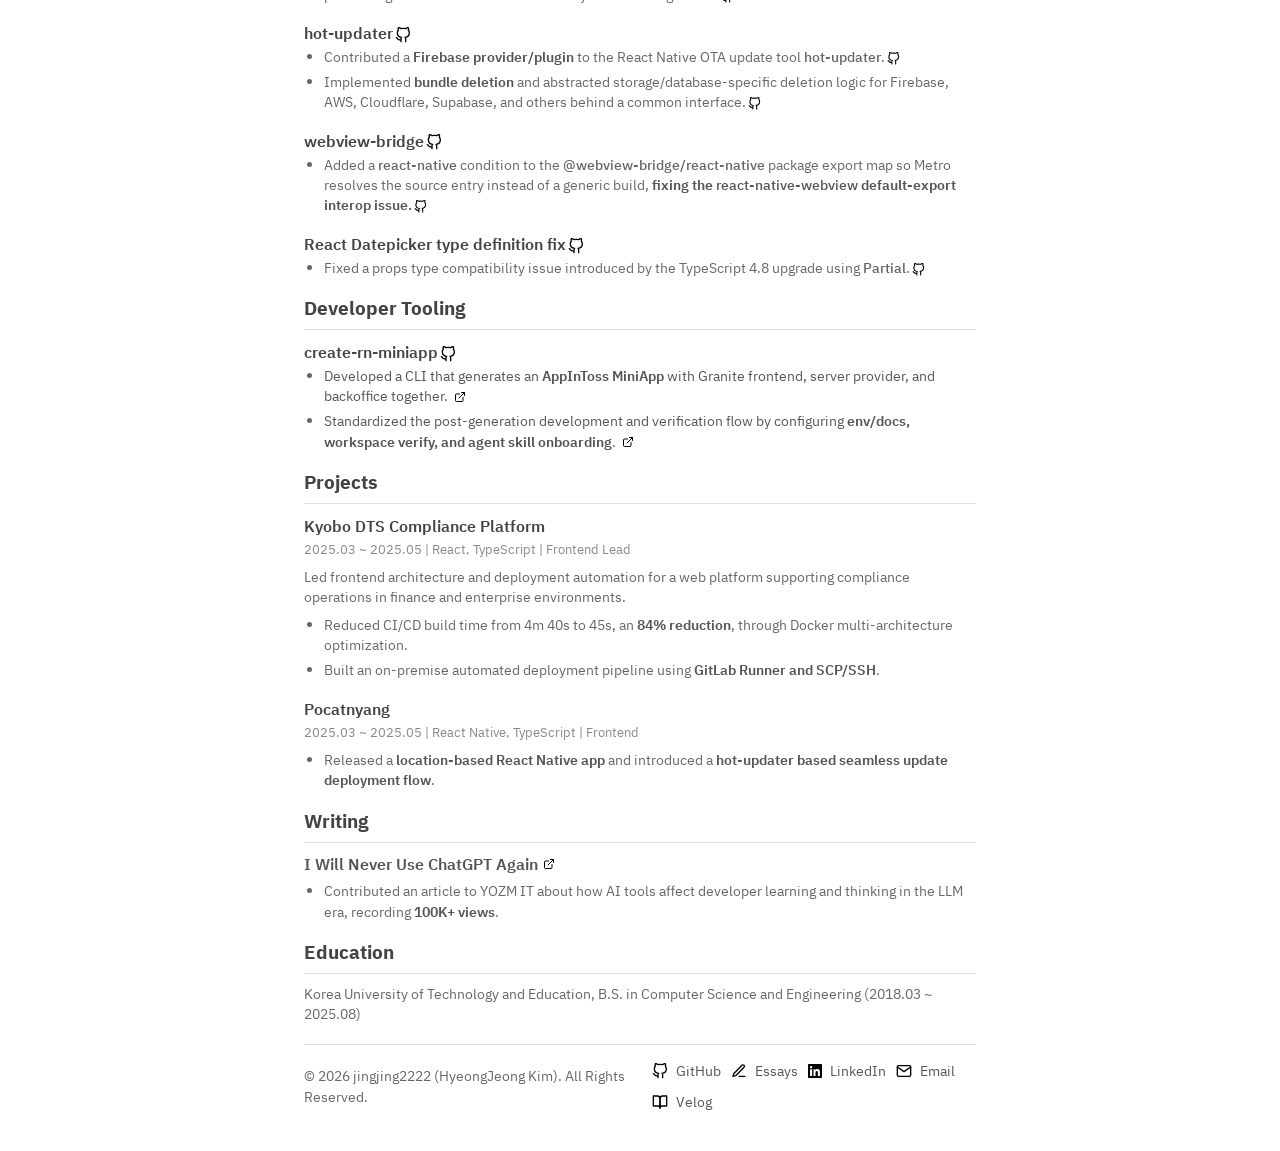
==== commit 56892d0f: "Fix GitHub icon alignment and contribution order" ====
--- a/en.html
+++ b/en.html
@@ -157,19 +157,19 @@
             <h2>Open Sources</h2>
 
             <div class="experience-item">
-                <h3>@react/react-native <a href="https://github.com/react/react-native" target="_blank"
+                <h3>@react/react-native<a href="https://github.com/react/react-native" target="_blank"
                         class="github-link" aria-label="@react/react-native GitHub repository"><span
                             class="icon github-icon" aria-hidden="true"></span></a></h3>
                 <ul>
-                    <li>Reproduced Android Fabric / Native Animated flickering and traced stale Fabric mount props overriding direct manipulation props, then landed the <code>overrideBySynchronousMountPropsAtMountingAndroid</code> default value change so <span class="semibold">synchronous mount props override becomes the default behavior</span>. <a
+                    <li>Reproduced Android Fabric / Native Animated flickering and traced stale Fabric mount props overriding direct manipulation props, then landed the <code>overrideBySynchronousMountPropsAtMountingAndroid</code> default value change so <span class="semibold">synchronous mount props override becomes the default behavior</span>.<a
                             href="https://github.com/react/react-native/pull/56652" target="_blank"
                             class="github-link" aria-label="React Native PR 56652"><span class="icon github-icon"
                                 aria-hidden="true"></span></a></li>
-                    <li>Reproduced an Android Fabric crash and <span class="semibold">fixed the path where regular Fabric <code>null</code> props conflict with synchronous <code>transform</code>/<code>opacity</code> override</span>, then landed the <code>null</code> props handling fix and regression tests upstream. <a
+                    <li>Reproduced an Android Fabric crash and <span class="semibold">fixed the path where regular Fabric <code>null</code> props conflict with synchronous <code>transform</code>/<code>opacity</code> override</span>, then landed the <code>null</code> props handling fix and regression tests upstream.<a
                             href="https://github.com/react/react-native/pull/56913" target="_blank"
                             class="github-link" aria-label="React Native PR 56913"><span class="icon github-icon"
                                 aria-hidden="true"></span></a></li>
-                    <li>Corrected the React Native v0.85 changelog entry about removing <code>StyleSheet.absoluteFillObject</code>. <a
+                    <li>Corrected the React Native v0.85 changelog entry about removing <code>StyleSheet.absoluteFillObject</code>.<a
                             href="https://github.com/react/react-native/pull/56390" target="_blank"
                             class="github-link" aria-label="React Native PR 56390"><span class="icon github-icon"
                                 aria-hidden="true"></span></a></li>
@@ -177,11 +177,11 @@
             </div>
 
             <div class="experience-item">
-                <h3>React Native Unistyles <a href="https://github.com/jpudysz/react-native-unistyles" target="_blank"
+                <h3>React Native Unistyles<a href="https://github.com/jpudysz/react-native-unistyles" target="_blank"
                         class="github-link" aria-label="React Native Unistyles GitHub repository"><span
                             class="icon github-icon" aria-hidden="true"></span></a></h3>
                 <ul>
-                    <li>Removed root exports for <code>StatusBar</code> and <code>NavigationBar</code> that were absent from the native specs, <span class="semibold">aligning the public API with native bindings</span> and fixing strict ESM build failures. <a
+                    <li>Removed root exports for <code>StatusBar</code> and <code>NavigationBar</code> that were absent from the native specs, <span class="semibold">aligning the public API with native bindings</span> and fixing strict ESM build failures.<a
                             href="https://github.com/jpudysz/react-native-unistyles/pull/1197" target="_blank"
                             class="github-link" aria-label="React Native Unistyles PR 1197"><span
                                 class="icon github-icon" aria-hidden="true"></span></a></li>
@@ -189,39 +189,27 @@
             </div>
 
             <div class="experience-item">
-                <h3>webview-bridge <a href="https://github.com/gronxb/webview-bridge" target="_blank"
-                        class="github-link" aria-label="webview-bridge GitHub repository"><span
-                            class="icon github-icon" aria-hidden="true"></span></a></h3>
-                <ul>
-                    <li>Added a <code>react-native</code> condition to the <code>@webview-bridge/react-native</code> package export map so Metro resolves the source entry instead of a generic build, <span class="semibold">fixing the <code>react-native-webview</code> default-export interop issue.</span> <a
-                            href="https://github.com/gronxb/webview-bridge/pull/115" target="_blank"
-                            class="github-link" aria-label="webview-bridge PR 115"><span class="icon github-icon"
-                                aria-hidden="true"></span></a></li>
-                </ul>
-            </div>
-
-            <div class="experience-item">
-                <h3>@toss/granite <a href="https://github.com/toss/granite" target="_blank"
+                <h3>@toss/granite<a href="https://github.com/toss/granite" target="_blank"
                         class="github-link" aria-label="@toss/granite GitHub repository"><span
                             class="icon github-icon" aria-hidden="true"></span></a></h3>
                 <ul>
-                    <li>Designed and implemented the new <code>@granite-js/vitest</code> package so <span class="semibold">React Native Testing Library can run in Vitest</span>. <a
+                    <li>Designed and implemented the new <code>@granite-js/vitest</code> package so <span class="semibold">React Native Testing Library can run in Vitest</span>.<a
                             href="https://github.com/toss/granite/pull/275" target="_blank"
                             class="github-link" aria-label="Granite PR 275"><span class="icon github-icon"
                                 aria-hidden="true"></span></a></li>
                     <li>Configured <span class="semibold">RN runtime bootstrap, Jest bridge, native module mocks, Flow stripping, and transform cache</span> so the RN test runtime can run without a Jest preset.</li>
-                    <li>Stabilized <code>@granite-js/vitest</code> by introducing consumer RN source based polyfill loading <a
+                    <li>Stabilized <code>@granite-js/vitest</code> by introducing consumer RN source based polyfill loading<a
                             href="https://github.com/toss/granite/pull/277" target="_blank" class="github-link"
-                            aria-label="Granite PR 277"><span class="icon github-icon" aria-hidden="true"></span></a>, Ubuntu 20 compatible Flow stripping <a
+                            aria-label="Granite PR 277"><span class="icon github-icon" aria-hidden="true"></span></a>, Ubuntu 20 compatible Flow stripping<a
                             href="https://github.com/toss/granite/pull/278" target="_blank" class="github-link"
-                            aria-label="Granite PR 278"><span class="icon github-icon" aria-hidden="true"></span></a>, and a flat transform cache + manifest resolver structure <a
+                            aria-label="Granite PR 278"><span class="icon github-icon" aria-hidden="true"></span></a>, and a flat transform cache + manifest resolver structure<a
                             href="https://github.com/toss/granite/pull/284" target="_blank" class="github-link"
                             aria-label="Granite PR 284"><span class="icon github-icon" aria-hidden="true"></span></a>.</li>
                 </ul>
             </div>
 
             <div class="experience-item">
-                <h3>react-native-nitro-geolocation <a href="https://github.com/jingjing2222/react-native-nitro-geolocation"
+                <h3>react-native-nitro-geolocation<a href="https://github.com/jingjing2222/react-native-nitro-geolocation"
                         target="_blank" class="github-link" aria-label="react-native-nitro-geolocation GitHub repository"><span
                             class="icon github-icon" aria-hidden="true"></span></a></h3>
                 <ul>
@@ -241,11 +229,11 @@
             </div>
 
             <div class="experience-item">
-                <h3>React Native Reanimated <a href="https://github.com/software-mansion/react-native-reanimated"
+                <h3>React Native Reanimated<a href="https://github.com/software-mansion/react-native-reanimated"
                         target="_blank" class="github-link" aria-label="React Native Reanimated GitHub repository"><span
                             class="icon github-icon" aria-hidden="true"></span></a></h3>
                 <ul>
-                    <li>Fixed a missing <code>__cxa_demangle</code> allocation release in <span class="semibold">Reanimated / Worklets</span> <code>SingleInstanceChecker</code>, preventing a deterministic native memory leak in debug builds. <a
+                    <li>Fixed a missing <code>__cxa_demangle</code> allocation release in <span class="semibold">Reanimated / Worklets</span> <code>SingleInstanceChecker</code>, preventing a deterministic native memory leak in debug builds.<a
                             href="https://github.com/software-mansion/react-native-reanimated/pull/8964" target="_blank"
                             class="github-link" aria-label="React Native Reanimated PR 8964"><span
                                 class="icon github-icon" aria-hidden="true"></span></a></li>
@@ -253,15 +241,15 @@
             </div>
 
             <div class="experience-item">
-                <h3>hot-updater <a href="https://github.com/gronxb/hot-updater" target="_blank"
+                <h3>hot-updater<a href="https://github.com/gronxb/hot-updater" target="_blank"
                         class="github-link" aria-label="hot-updater GitHub repository"><span class="icon github-icon"
                             aria-hidden="true"></span></a></h3>
                 <ul>
-                    <li>Contributed a <span class="semibold">Firebase provider/plugin</span> to the React Native OTA update tool <code>hot-updater</code>. <a
+                    <li>Contributed a <span class="semibold">Firebase provider/plugin</span> to the React Native OTA update tool <code>hot-updater</code>.<a
                             href="https://github.com/gronxb/hot-updater/pull/212" target="_blank"
                             class="github-link" aria-label="hot-updater PR 212"><span class="icon github-icon"
                                 aria-hidden="true"></span></a></li>
-                    <li>Implemented <span class="semibold">bundle deletion</span> and abstracted storage/database-specific deletion logic for Firebase, AWS, Cloudflare, Supabase, and others behind a common interface. <a
+                    <li>Implemented <span class="semibold">bundle deletion</span> and abstracted storage/database-specific deletion logic for Firebase, AWS, Cloudflare, Supabase, and others behind a common interface.<a
                             href="https://github.com/gronxb/hot-updater/pull/388" target="_blank"
                             class="github-link" aria-label="hot-updater PR 388"><span class="icon github-icon"
                                 aria-hidden="true"></span></a></li>
@@ -269,11 +257,23 @@
             </div>
 
             <div class="experience-item">
-                <h3>React Datepicker type definition fix <a href="https://github.com/Hacker0x01/react-datepicker"
+                <h3>webview-bridge<a href="https://github.com/gronxb/webview-bridge" target="_blank"
+                        class="github-link" aria-label="webview-bridge GitHub repository"><span
+                            class="icon github-icon" aria-hidden="true"></span></a></h3>
+                <ul>
+                    <li>Added a <code>react-native</code> condition to the <code>@webview-bridge/react-native</code> package export map so Metro resolves the source entry instead of a generic build, <span class="semibold">fixing the <code>react-native-webview</code> default-export interop issue.</span><a
+                            href="https://github.com/gronxb/webview-bridge/pull/115" target="_blank"
+                            class="github-link" aria-label="webview-bridge PR 115"><span class="icon github-icon"
+                                aria-hidden="true"></span></a></li>
+                </ul>
+            </div>
+
+            <div class="experience-item">
+                <h3>React Datepicker type definition fix<a href="https://github.com/Hacker0x01/react-datepicker"
                         target="_blank" class="github-link" aria-label="React Datepicker GitHub repository"><span
                             class="icon github-icon" aria-hidden="true"></span></a></h3>
                 <ul>
-                    <li>Fixed a props type compatibility issue introduced by the TypeScript 4.8 upgrade using <code>Partial</code>. <a
+                    <li>Fixed a props type compatibility issue introduced by the TypeScript 4.8 upgrade using <code>Partial</code>.<a
                             href="https://github.com/Hacker0x01/react-datepicker/pull/5406" target="_blank"
                             class="github-link" aria-label="React Datepicker PR 5406"><span
                                 class="icon github-icon" aria-hidden="true"></span></a></li>
@@ -284,7 +284,7 @@
         <section class="app">
             <h2>Developer Tooling</h2>
             <div class="app-item">
-                <h3>create-rn-miniapp <a href="https://github.com/jingjing2222/create-rn-miniapp" target="_blank"
+                <h3>create-rn-miniapp<a href="https://github.com/jingjing2222/create-rn-miniapp" target="_blank"
                         class="github-link" aria-label="create-rn-miniapp GitHub repository"><span
                             class="icon github-icon" aria-hidden="true"></span></a></h3>
                 <ul>
--- a/style.css
+++ b/style.css
@@ -126,17 +126,22 @@
 }
 
 .github-link {
-  display: inline-flex;
-  align-items: center;
-  justify-content: center;
+  display: inline;
+  white-space: nowrap;
+  margin-left: 0.15em;
   border-radius: 3px;
-  vertical-align: -0.12em;
+}
+
+.github-link::before {
+  content: "\2060";
 }
 
 .github-link .icon {
+  display: inline-block;
   width: 13px;
   height: 13px;
   margin: 0;
+  vertical-align: middle;
 }
 
 h3 .github-link .icon {
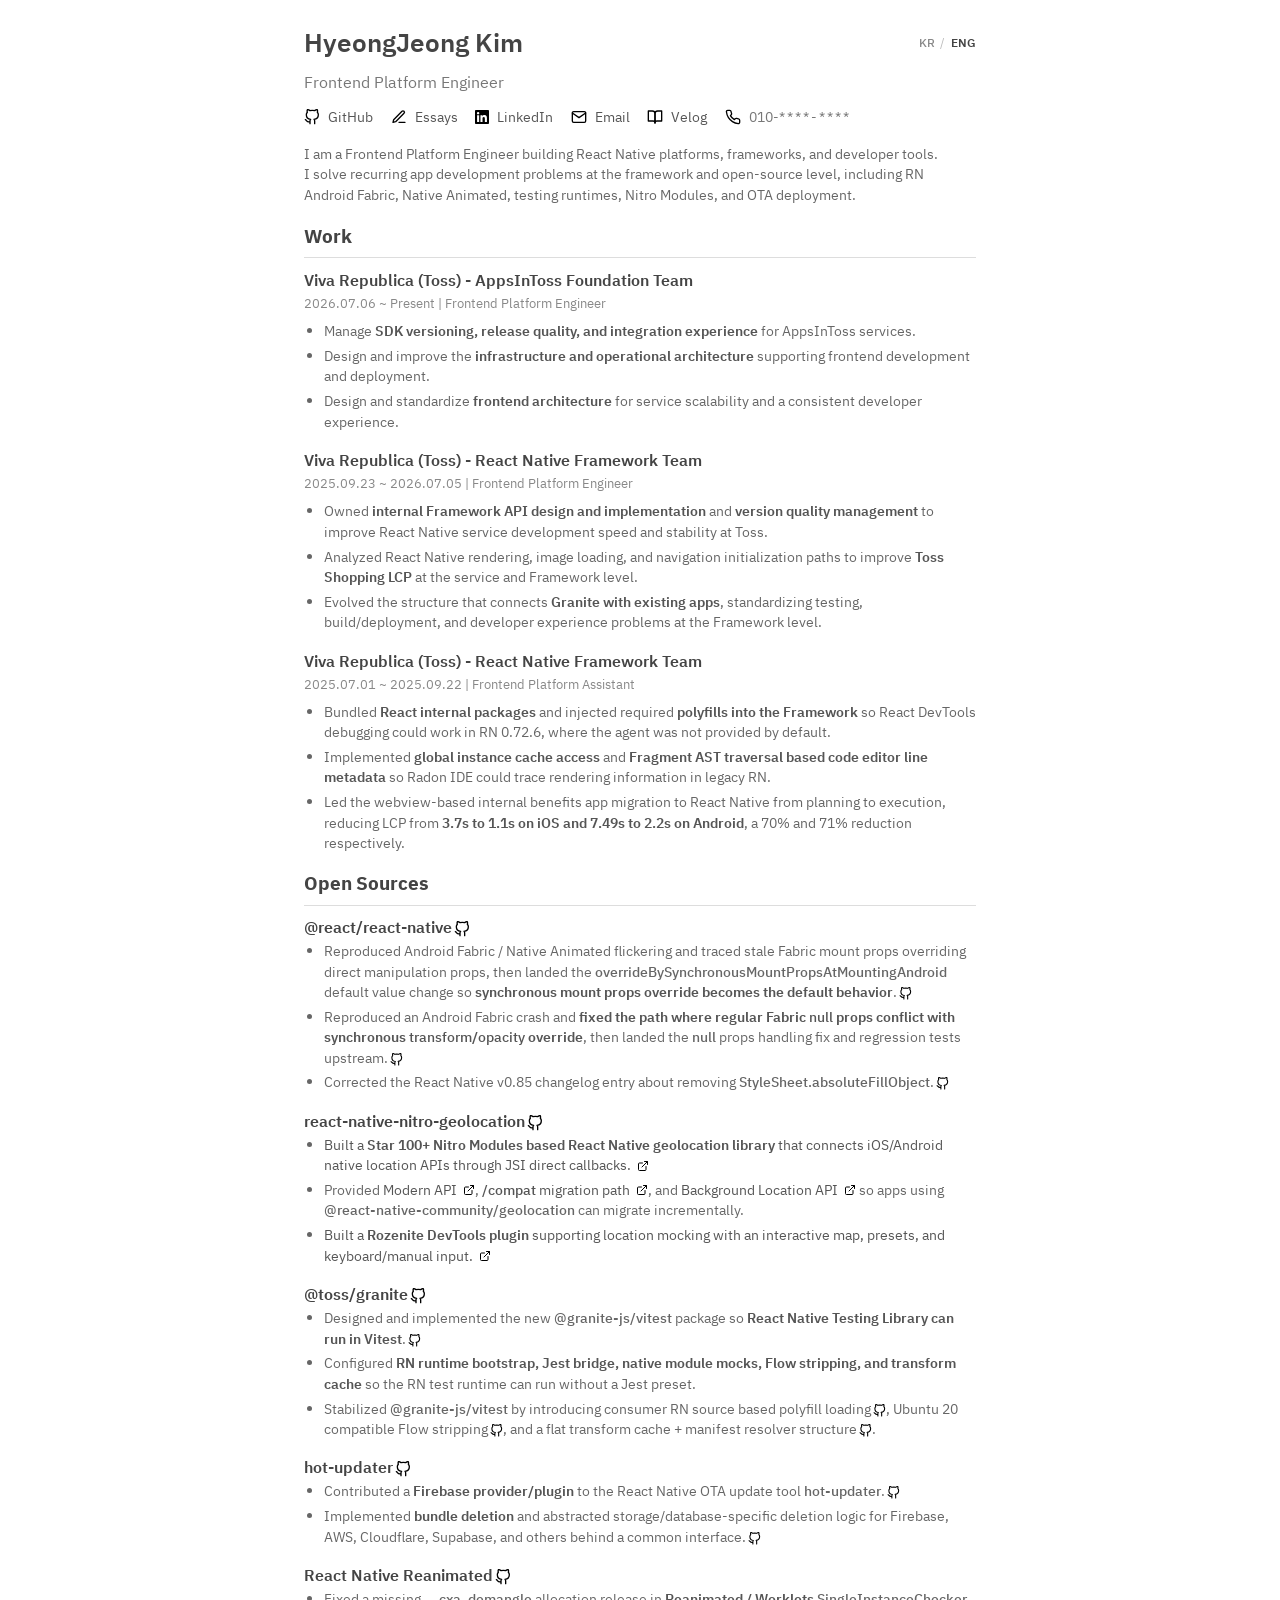
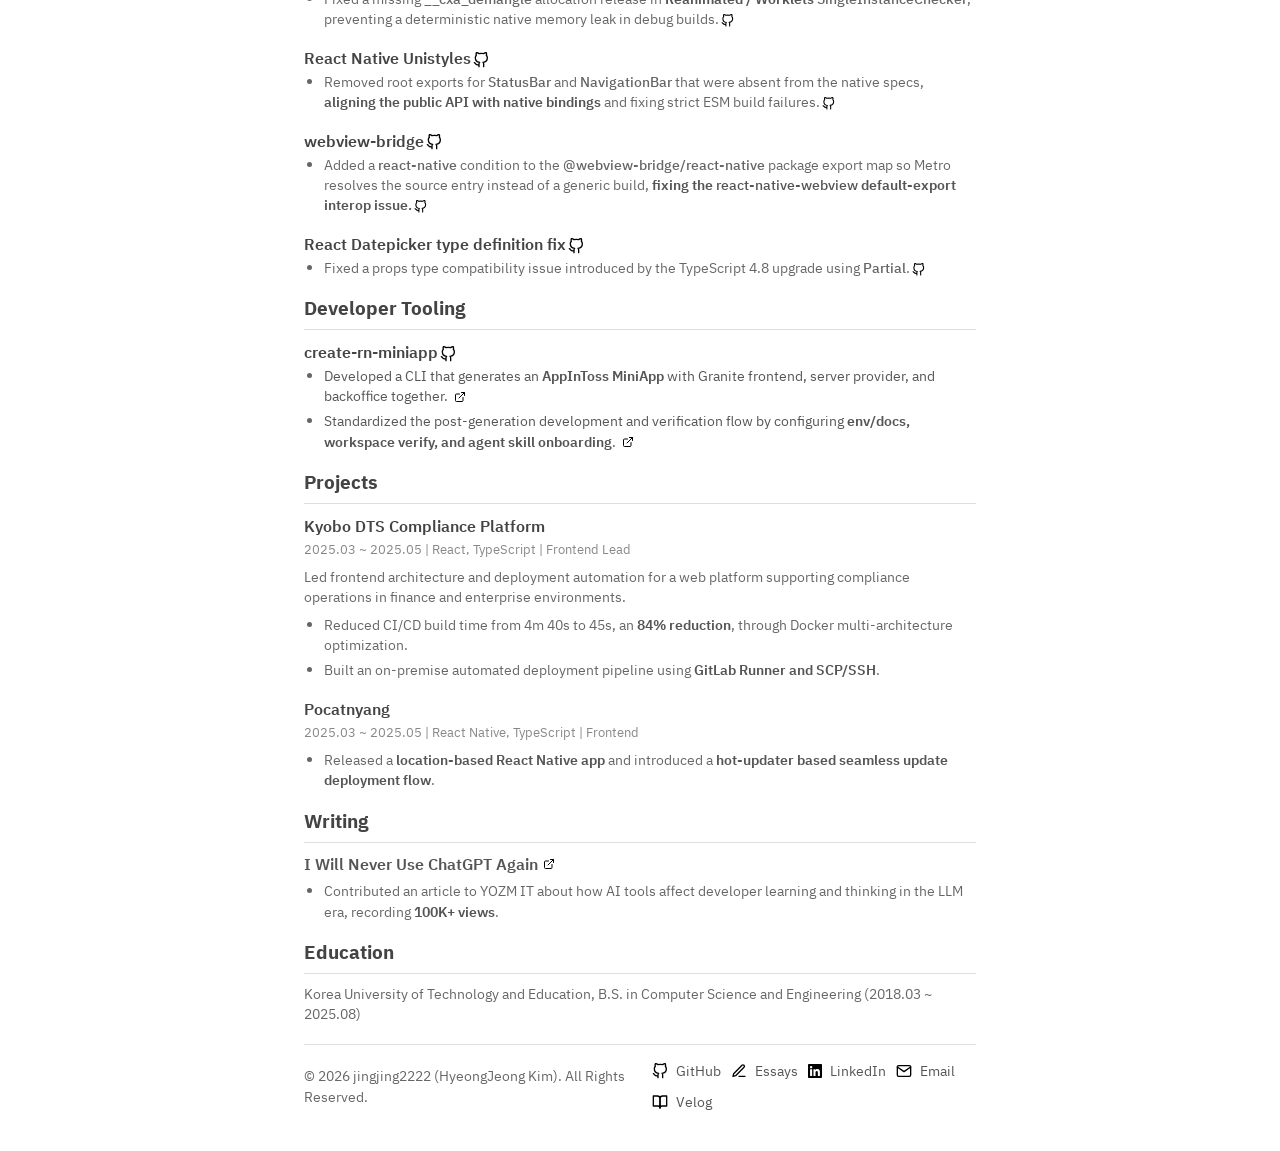
==== commit 2f4aeddb: "Reorder open source highlights" ====
--- a/en.html
+++ b/en.html
@@ -2,7 +2,7 @@
 <html lang="en">
 
 <head>
-    <link rel="stylesheet" href="style.css" />
+    <link rel="stylesheet" href="style.css?v=open-source-order-1" />
     <meta charset="UTF-8">
     <meta name="viewport" content="width=device-width, initial-scale=1.0">
     <title>HyeongJeong Kim | Frontend Platform Engineer</title>
@@ -156,23 +156,23 @@
         <section class="open-source">
             <h2>Open Sources</h2>
 
-            <div class="experience-item">
+            <div class="experience-item open-source-react-native">
                 <h3>@react/react-native<a href="https://github.com/react/react-native" target="_blank"
                         class="github-link" aria-label="@react/react-native GitHub repository"><span
                             class="icon github-icon" aria-hidden="true"></span></a></h3>
                 <ul>
-                    <li>Reproduced Android Fabric / Native Animated flickering and traced stale Fabric mount props overriding direct manipulation props, then landed the <code>overrideBySynchronousMountPropsAtMountingAndroid</code> default value change so <span class="semibold">synchronous mount props override becomes the default behavior</span>.<a
+                    <li>Reproduced Android Fabric / Native Animated flickering and traced stale Fabric mount props overriding direct manipulation props, then landed the <code>overrideBySynchronousMountPropsAtMountingAndroid</code> default value change so <span class="semibold">synchronous mount props override becomes the default</span> <span class="github-reference"><span class="semibold">behavior</span>.<a
                             href="https://github.com/react/react-native/pull/56652" target="_blank"
                             class="github-link" aria-label="React Native PR 56652"><span class="icon github-icon"
-                                aria-hidden="true"></span></a></li>
-                    <li>Reproduced an Android Fabric crash and <span class="semibold">fixed the path where regular Fabric <code>null</code> props conflict with synchronous <code>transform</code>/<code>opacity</code> override</span>, then landed the <code>null</code> props handling fix and regression tests upstream.<a
+                                aria-hidden="true"></span></a></span></li>
+                    <li>Reproduced an Android Fabric crash and <span class="semibold">fixed the path where regular Fabric <code>null</code> props conflict with synchronous <code>transform</code>/<code>opacity</code> override</span>, then landed the <code>null</code> props handling fix and regression tests <span class="github-reference">upstream.<a
                             href="https://github.com/react/react-native/pull/56913" target="_blank"
                             class="github-link" aria-label="React Native PR 56913"><span class="icon github-icon"
-                                aria-hidden="true"></span></a></li>
-                    <li>Corrected the React Native v0.85 changelog entry about removing <code>StyleSheet.absoluteFillObject</code>.<a
+                                aria-hidden="true"></span></a></span></li>
+                    <li>Corrected the React Native v0.85 changelog entry about removing <span class="github-reference"><code>StyleSheet.absoluteFillObject</code>.<a
                             href="https://github.com/react/react-native/pull/56390" target="_blank"
                             class="github-link" aria-label="React Native PR 56390"><span class="icon github-icon"
-                                aria-hidden="true"></span></a></li>
+                                aria-hidden="true"></span></a></span></li>
                 </ul>
             </div>
 
@@ -181,34 +181,34 @@
                         class="github-link" aria-label="React Native Unistyles GitHub repository"><span
                             class="icon github-icon" aria-hidden="true"></span></a></h3>
                 <ul>
-                    <li>Removed root exports for <code>StatusBar</code> and <code>NavigationBar</code> that were absent from the native specs, <span class="semibold">aligning the public API with native bindings</span> and fixing strict ESM build failures.<a
+                    <li>Removed root exports for <code>StatusBar</code> and <code>NavigationBar</code> that were absent from the native specs, <span class="semibold">aligning the public API with native bindings</span> and fixing strict ESM build <span class="github-reference">failures.<a
                             href="https://github.com/jpudysz/react-native-unistyles/pull/1197" target="_blank"
                             class="github-link" aria-label="React Native Unistyles PR 1197"><span
-                                class="icon github-icon" aria-hidden="true"></span></a></li>
-                </ul>
-            </div>
-
-            <div class="experience-item">
+                                class="icon github-icon" aria-hidden="true"></span></a></span></li>
+                </ul>
+            </div>
+
+            <div class="experience-item open-source-granite">
                 <h3>@toss/granite<a href="https://github.com/toss/granite" target="_blank"
                         class="github-link" aria-label="@toss/granite GitHub repository"><span
                             class="icon github-icon" aria-hidden="true"></span></a></h3>
                 <ul>
-                    <li>Designed and implemented the new <code>@granite-js/vitest</code> package so <span class="semibold">React Native Testing Library can run in Vitest</span>.<a
+                    <li>Designed and implemented the new <code>@granite-js/vitest</code> package so <span class="semibold">React Native Testing Library can run in</span> <span class="github-reference"><span class="semibold">Vitest</span>.<a
                             href="https://github.com/toss/granite/pull/275" target="_blank"
                             class="github-link" aria-label="Granite PR 275"><span class="icon github-icon"
-                                aria-hidden="true"></span></a></li>
+                                aria-hidden="true"></span></a></span></li>
                     <li>Configured <span class="semibold">RN runtime bootstrap, Jest bridge, native module mocks, Flow stripping, and transform cache</span> so the RN test runtime can run without a Jest preset.</li>
-                    <li>Stabilized <code>@granite-js/vitest</code> by introducing consumer RN source based polyfill loading<a
+                    <li>Stabilized <code>@granite-js/vitest</code> by introducing consumer RN source based polyfill <span class="github-reference">loading<a
                             href="https://github.com/toss/granite/pull/277" target="_blank" class="github-link"
-                            aria-label="Granite PR 277"><span class="icon github-icon" aria-hidden="true"></span></a>, Ubuntu 20 compatible Flow stripping<a
+                            aria-label="Granite PR 277"><span class="icon github-icon" aria-hidden="true"></span></a></span>, Ubuntu 20 compatible Flow <span class="github-reference">stripping<a
                             href="https://github.com/toss/granite/pull/278" target="_blank" class="github-link"
-                            aria-label="Granite PR 278"><span class="icon github-icon" aria-hidden="true"></span></a>, and a flat transform cache + manifest resolver structure<a
+                            aria-label="Granite PR 278"><span class="icon github-icon" aria-hidden="true"></span></a></span>, and a flat transform cache + manifest resolver <span class="github-reference">structure<a
                             href="https://github.com/toss/granite/pull/284" target="_blank" class="github-link"
-                            aria-label="Granite PR 284"><span class="icon github-icon" aria-hidden="true"></span></a>.</li>
-                </ul>
-            </div>
-
-            <div class="experience-item">
+                            aria-label="Granite PR 284"><span class="icon github-icon" aria-hidden="true"></span></a></span>.</li>
+                </ul>
+            </div>
+
+            <div class="experience-item open-source-nitro-geolocation">
                 <h3>react-native-nitro-geolocation<a href="https://github.com/jingjing2222/react-native-nitro-geolocation"
                         target="_blank" class="github-link" aria-label="react-native-nitro-geolocation GitHub repository"><span
                             class="icon github-icon" aria-hidden="true"></span></a></h3>
@@ -228,31 +228,31 @@
                 </ul>
             </div>
 
-            <div class="experience-item">
+            <div class="experience-item open-source-reanimated">
                 <h3>React Native Reanimated<a href="https://github.com/software-mansion/react-native-reanimated"
                         target="_blank" class="github-link" aria-label="React Native Reanimated GitHub repository"><span
                             class="icon github-icon" aria-hidden="true"></span></a></h3>
                 <ul>
-                    <li>Fixed a missing <code>__cxa_demangle</code> allocation release in <span class="semibold">Reanimated / Worklets</span> <code>SingleInstanceChecker</code>, preventing a deterministic native memory leak in debug builds.<a
+                    <li>Fixed a missing <code>__cxa_demangle</code> allocation release in <span class="semibold">Reanimated / Worklets</span> <code>SingleInstanceChecker</code>, preventing a deterministic native memory leak in <span class="github-reference">debug builds.<a
                             href="https://github.com/software-mansion/react-native-reanimated/pull/8964" target="_blank"
                             class="github-link" aria-label="React Native Reanimated PR 8964"><span
-                                class="icon github-icon" aria-hidden="true"></span></a></li>
-                </ul>
-            </div>
-
-            <div class="experience-item">
+                                class="icon github-icon" aria-hidden="true"></span></a></span></li>
+                </ul>
+            </div>
+
+            <div class="experience-item open-source-hot-updater">
                 <h3>hot-updater<a href="https://github.com/gronxb/hot-updater" target="_blank"
                         class="github-link" aria-label="hot-updater GitHub repository"><span class="icon github-icon"
                             aria-hidden="true"></span></a></h3>
                 <ul>
-                    <li>Contributed a <span class="semibold">Firebase provider/plugin</span> to the React Native OTA update tool <code>hot-updater</code>.<a
+                    <li>Contributed a <span class="semibold">Firebase provider/plugin</span> to the React Native OTA update tool <span class="github-reference"><code>hot-updater</code>.<a
                             href="https://github.com/gronxb/hot-updater/pull/212" target="_blank"
                             class="github-link" aria-label="hot-updater PR 212"><span class="icon github-icon"
-                                aria-hidden="true"></span></a></li>
-                    <li>Implemented <span class="semibold">bundle deletion</span> and abstracted storage/database-specific deletion logic for Firebase, AWS, Cloudflare, Supabase, and others behind a common interface.<a
+                                aria-hidden="true"></span></a></span></li>
+                    <li>Implemented <span class="semibold">bundle deletion</span> and abstracted storage/database-specific deletion logic for Firebase, AWS, Cloudflare, Supabase, and others behind a common <span class="github-reference">interface.<a
                             href="https://github.com/gronxb/hot-updater/pull/388" target="_blank"
                             class="github-link" aria-label="hot-updater PR 388"><span class="icon github-icon"
-                                aria-hidden="true"></span></a></li>
+                                aria-hidden="true"></span></a></span></li>
                 </ul>
             </div>
 
@@ -261,10 +261,10 @@
                         class="github-link" aria-label="webview-bridge GitHub repository"><span
                             class="icon github-icon" aria-hidden="true"></span></a></h3>
                 <ul>
-                    <li>Added a <code>react-native</code> condition to the <code>@webview-bridge/react-native</code> package export map so Metro resolves the source entry instead of a generic build, <span class="semibold">fixing the <code>react-native-webview</code> default-export interop issue.</span><a
+                    <li>Added a <code>react-native</code> condition to the <code>@webview-bridge/react-native</code> package export map so Metro resolves the source entry instead of a generic build, <span class="semibold">fixing the <code>react-native-webview</code> default-export interop</span> <span class="github-reference"><span class="semibold">issue.</span><a
                             href="https://github.com/gronxb/webview-bridge/pull/115" target="_blank"
                             class="github-link" aria-label="webview-bridge PR 115"><span class="icon github-icon"
-                                aria-hidden="true"></span></a></li>
+                                aria-hidden="true"></span></a></span></li>
                 </ul>
             </div>
 
@@ -273,10 +273,10 @@
                         target="_blank" class="github-link" aria-label="React Datepicker GitHub repository"><span
                             class="icon github-icon" aria-hidden="true"></span></a></h3>
                 <ul>
-                    <li>Fixed a props type compatibility issue introduced by the TypeScript 4.8 upgrade using <code>Partial</code>.<a
+                    <li>Fixed a props type compatibility issue introduced by the TypeScript 4.8 upgrade using <span class="github-reference"><code>Partial</code>.<a
                             href="https://github.com/Hacker0x01/react-datepicker/pull/5406" target="_blank"
                             class="github-link" aria-label="React Datepicker PR 5406"><span
-                                class="icon github-icon" aria-hidden="true"></span></a></li>
+                                class="icon github-icon" aria-hidden="true"></span></a></span></li>
                 </ul>
             </div>
         </section>
--- a/style.css
+++ b/style.css
@@ -127,13 +127,14 @@
 
 .github-link {
   display: inline;
-  white-space: nowrap;
   margin-left: 0.15em;
   border-radius: 3px;
 }
 
-.github-link::before {
-  content: "\2060";
+.github-reference {
+  display: inline-flex;
+  align-items: center;
+  white-space: nowrap;
 }
 
 .github-link .icon {
@@ -318,6 +319,35 @@
   margin-top: 1rem;
 }
 
+.open-source {
+  display: flex;
+  flex-direction: column;
+}
+
+.open-source > .experience-item {
+  order: 6;
+}
+
+.open-source > .open-source-react-native {
+  order: 1;
+}
+
+.open-source > .open-source-nitro-geolocation {
+  order: 2;
+}
+
+.open-source > .open-source-granite {
+  order: 3;
+}
+
+.open-source > .open-source-hot-updater {
+  order: 4;
+}
+
+.open-source > .open-source-reanimated {
+  order: 5;
+}
+
 h2 {
   font-size: 1.2rem;
   font-weight: 700;
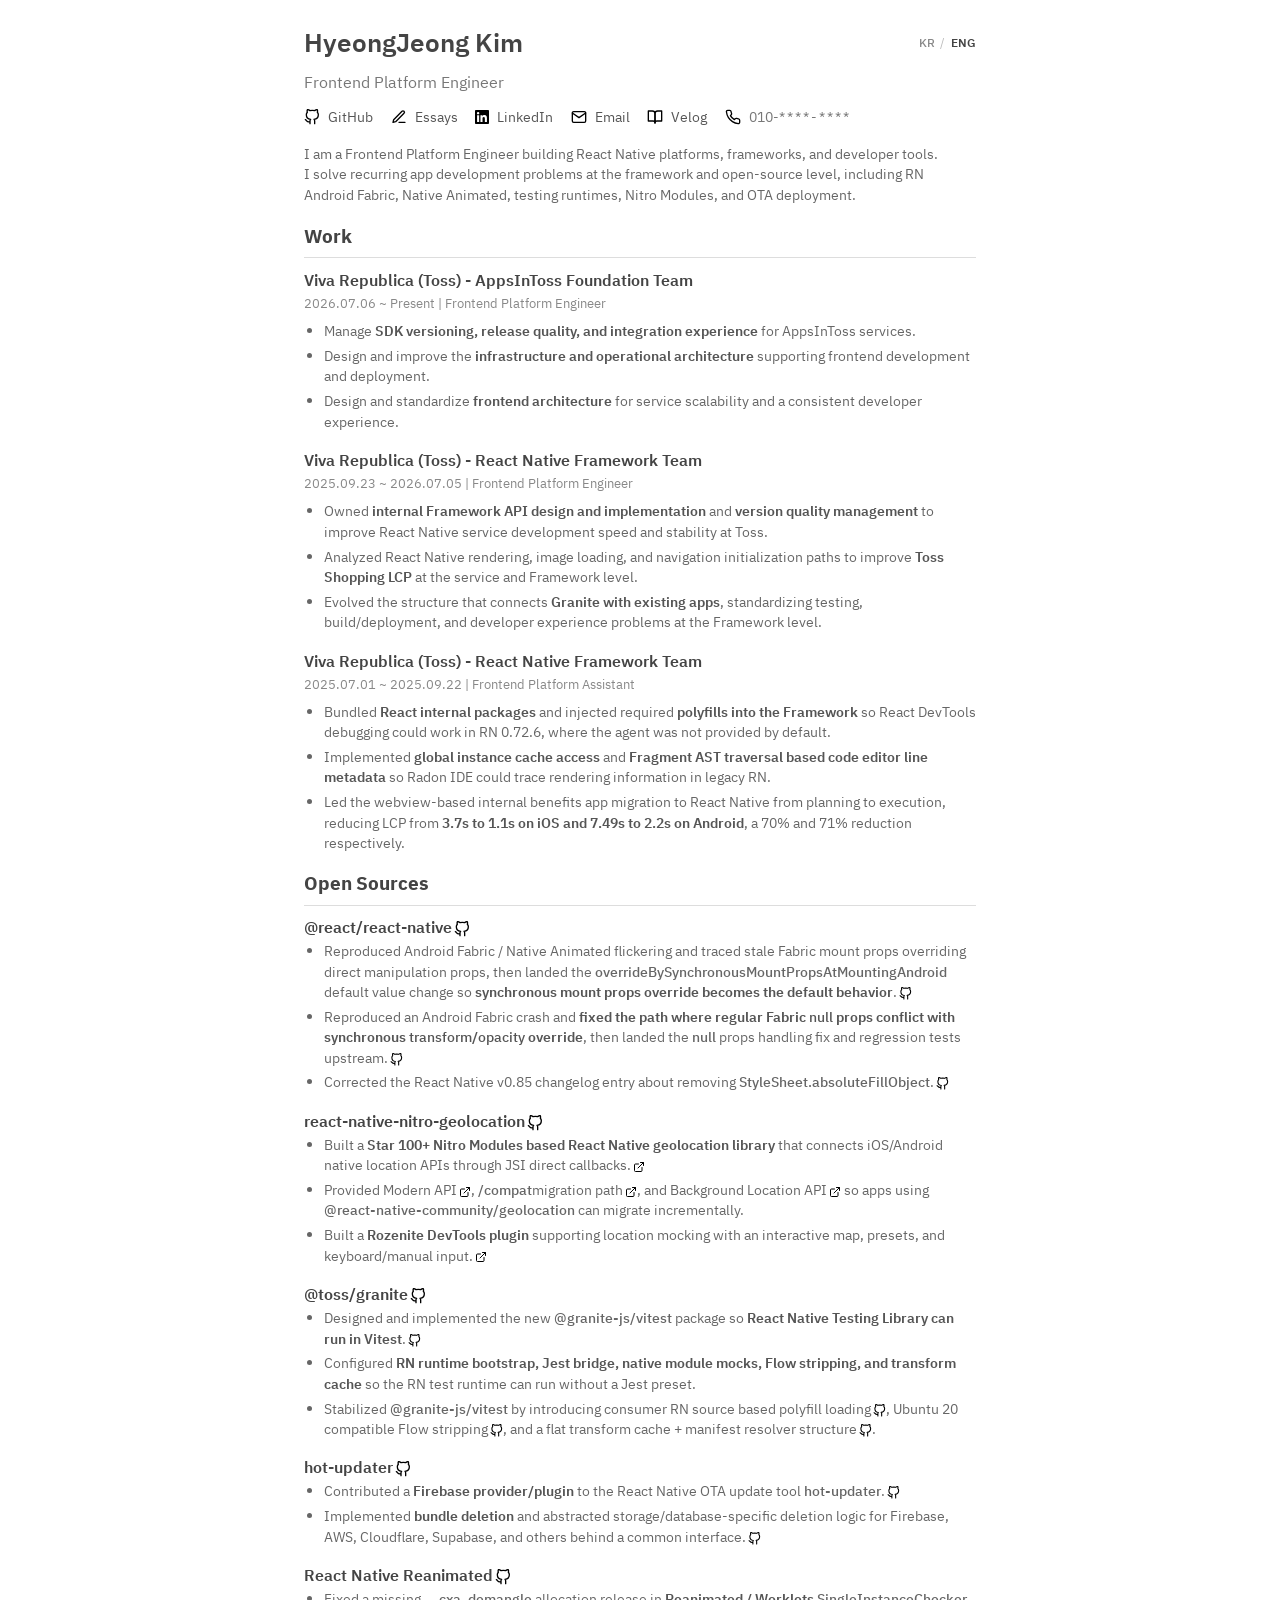
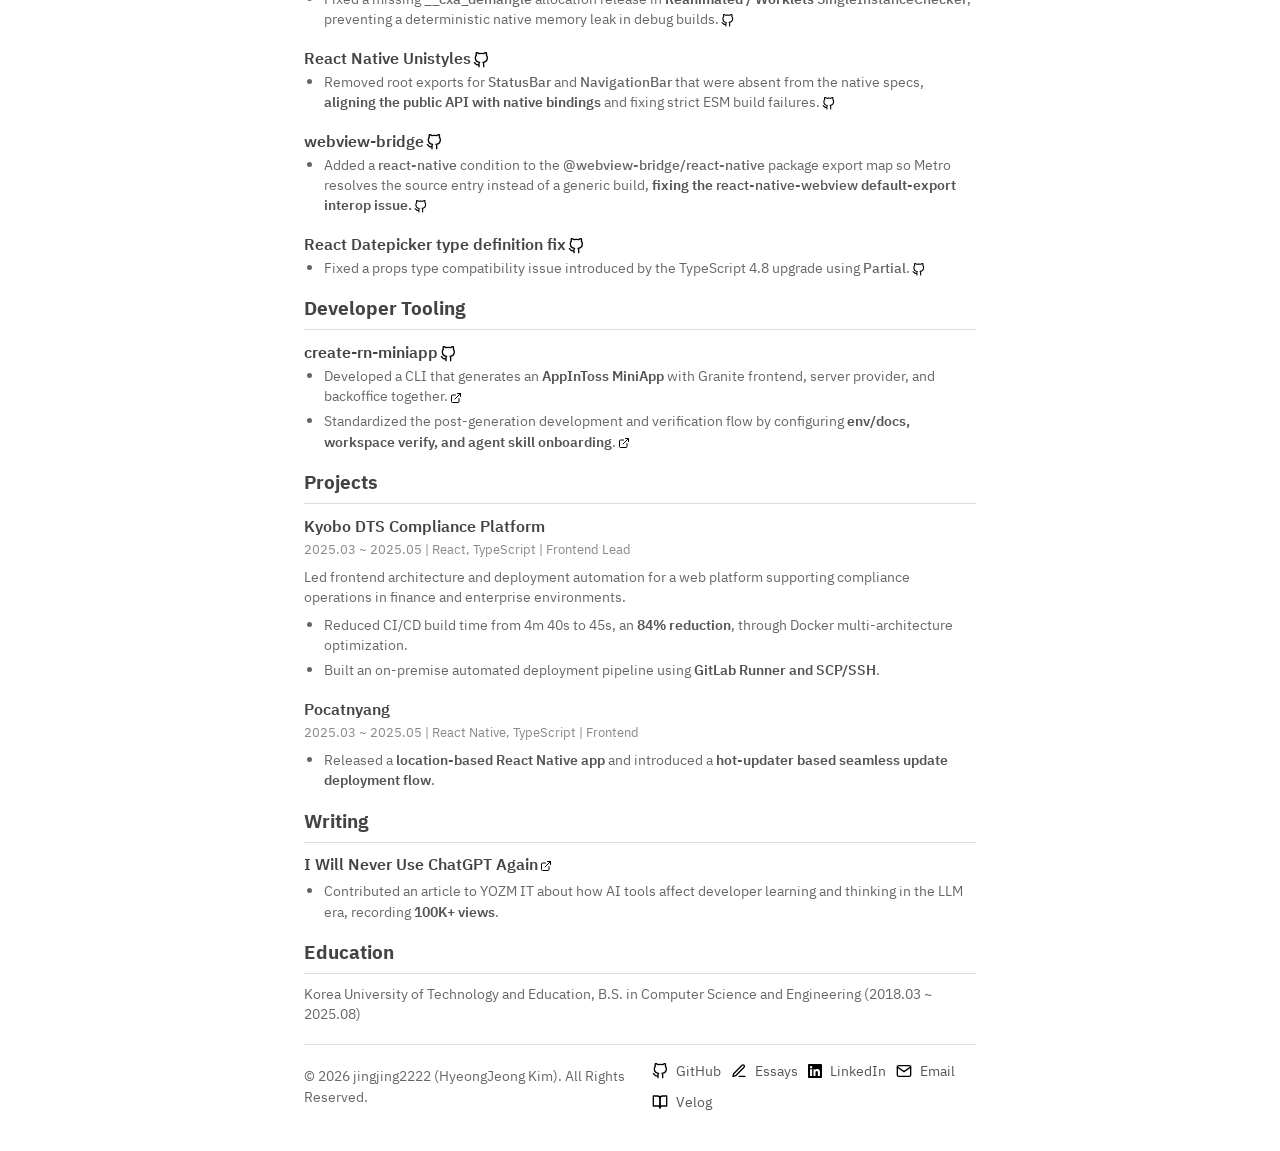
==== commit 9ac44863: "Limit body links to external icons" ====
--- a/en.html
+++ b/en.html
@@ -2,7 +2,7 @@
 <html lang="en">
 
 <head>
-    <link rel="stylesheet" href="style.css?v=open-source-order-1" />
+    <link rel="stylesheet" href="style.css?v=external-icon-links-1" />
     <meta charset="UTF-8">
     <meta name="viewport" content="width=device-width, initial-scale=1.0">
     <title>HyeongJeong Kim | Frontend Platform Engineer</title>
@@ -213,18 +213,24 @@
                         target="_blank" class="github-link" aria-label="react-native-nitro-geolocation GitHub repository"><span
                             class="icon github-icon" aria-hidden="true"></span></a></h3>
                 <ul>
-                    <li><a href="https://react-native-nitro-geolocation.pages.dev/guide/why-nitro-module" target="_blank"
-                            class="doc-link">Built a <span class="semibold">Star 100+ Nitro Modules based React Native geolocation library</span> that connects iOS/Android native location APIs through JSI direct callbacks.&nbsp;<span class="link-icon" aria-hidden="true"></span></a></li>
-                    <li>Provided <a href="https://react-native-nitro-geolocation.pages.dev/guide/modern-api" target="_blank"
-                            class="doc-link">Modern API&nbsp;<span class="link-icon" aria-hidden="true"></span></a>, <a
+                    <li>Built a <span class="semibold">Star 100+ Nitro Modules based React Native geolocation library</span> that connects iOS/Android native location APIs through JSI direct <span class="external-reference">callbacks.<a
+                            href="https://react-native-nitro-geolocation.pages.dev/guide/why-nitro-module"
+                            target="_blank" class="doc-link" aria-label="Nitro Modules overview documentation"><span
+                                class="link-icon" aria-hidden="true"></span></a></span></li>
+                    <li>Provided <span class="external-reference">Modern API<a
+                            href="https://react-native-nitro-geolocation.pages.dev/guide/modern-api" target="_blank"
+                            class="doc-link" aria-label="Modern API documentation"><span class="link-icon"
+                                aria-hidden="true"></span></a></span>, <span class="external-reference"><code>/compat</code> migration path<a
                             href="https://react-native-nitro-geolocation.pages.dev/guide/compat-api" target="_blank"
-                            class="doc-link"><code>/compat</code> migration path&nbsp;<span class="link-icon"
-                                aria-hidden="true"></span></a>, and <a
+                            class="doc-link" aria-label="Compatibility API migration documentation"><span
+                                class="link-icon" aria-hidden="true"></span></a></span>, and <span class="external-reference">Background Location API<a
                             href="https://react-native-nitro-geolocation.pages.dev/background/overview" target="_blank"
-                            class="doc-link">Background Location API&nbsp;<span class="link-icon"
-                                aria-hidden="true"></span></a> so apps using <code>@react-native-community/geolocation</code> can migrate incrementally.</li>
-                    <li><a href="https://react-native-nitro-geolocation.pages.dev/guide/devtools" target="_blank"
-                            class="doc-link">Built a <span class="semibold">Rozenite DevTools plugin</span> supporting location mocking with an interactive map, presets, and keyboard/manual input.&nbsp;<span class="link-icon" aria-hidden="true"></span></a></li>
+                            class="doc-link" aria-label="Background Location API documentation"><span
+                                class="link-icon" aria-hidden="true"></span></a></span> so apps using <code>@react-native-community/geolocation</code> can migrate incrementally.</li>
+                    <li>Built a <span class="semibold">Rozenite DevTools plugin</span> supporting location mocking with an interactive map, presets, and keyboard/manual <span class="external-reference">input.<a
+                            href="https://react-native-nitro-geolocation.pages.dev/guide/devtools" target="_blank"
+                            class="doc-link" aria-label="Rozenite DevTools plugin documentation"><span
+                                class="link-icon" aria-hidden="true"></span></a></span></li>
                 </ul>
             </div>
 
@@ -288,12 +294,14 @@
                         class="github-link" aria-label="create-rn-miniapp GitHub repository"><span
                             class="icon github-icon" aria-hidden="true"></span></a></h3>
                 <ul>
-                    <li><a href="https://github.com/jingjing2222/create-rn-miniapp#%EC%83%9D%EC%84%B1%ED%95%98%EB%A9%B4-%EB%B0%94%EB%A1%9C-%EC%A4%80%EB%B9%84%EB%8F%BC%EC%9A%94" target="_blank"
-                            class="doc-link">Developed a CLI that generates an <span class="semibold">AppInToss MiniApp</span> with Granite frontend, server provider, and backoffice together.&nbsp;<span
-                                class="link-icon" aria-hidden="true"></span></a></li>
-                    <li><a href="https://github.com/jingjing2222/create-rn-miniapp#%EC%83%9D%EC%84%B1%ED%95%98%EB%A9%B4-%EB%B0%94%EB%A1%9C-%EC%A4%80%EB%B9%84%EB%8F%BC%EC%9A%94" target="_blank"
-                            class="doc-link">Standardized the post-generation development and verification flow by configuring <span class="semibold">env/docs, workspace verify, and agent skill onboarding</span>.&nbsp;<span
-                                class="link-icon" aria-hidden="true"></span></a></li>
+                    <li>Developed a CLI that generates an <span class="semibold">AppInToss MiniApp</span> with Granite frontend, server provider, and backoffice <span class="external-reference">together.<a
+                            href="https://github.com/jingjing2222/create-rn-miniapp#%EC%83%9D%EC%84%B1%ED%95%98%EB%A9%B4-%EB%B0%94%EB%A1%9C-%EC%A4%80%EB%B9%84%EB%8F%BC%EC%9A%94"
+                            target="_blank" class="doc-link" aria-label="create-rn-miniapp generation documentation"><span
+                                class="link-icon" aria-hidden="true"></span></a></span></li>
+                    <li>Standardized the post-generation development and verification flow by configuring <span class="semibold">env/docs, workspace verify, and agent skill</span> <span class="external-reference"><span class="semibold">onboarding</span>.<a
+                            href="https://github.com/jingjing2222/create-rn-miniapp#%EC%83%9D%EC%84%B1%ED%95%98%EB%A9%B4-%EB%B0%94%EB%A1%9C-%EC%A4%80%EB%B9%84%EB%8F%BC%EC%9A%94"
+                            target="_blank" class="doc-link" aria-label="create-rn-miniapp development flow documentation"><span
+                                class="link-icon" aria-hidden="true"></span></a></span></li>
                 </ul>
             </div>
         </section>
@@ -325,7 +333,10 @@
             <h2>Writing</h2>
 
             <div class="experience-item">
-                <h3><a href="https://yozm.wishket.com/magazine/detail/3076/" target="_blank" class="title-link">I Will Never Use ChatGPT Again<span class="link-icon" aria-hidden="true"></span></a></h3>
+                <h3>I Will Never Use ChatGPT <span class="external-reference">Again<a
+                            href="https://yozm.wishket.com/magazine/detail/3076/" target="_blank" class="doc-link"
+                            aria-label="I Will Never Use ChatGPT Again article"><span class="link-icon"
+                                aria-hidden="true"></span></a></span></h3>
                 <ul>
                     <li>Contributed an article to YOZM IT about how AI tools affect developer learning and thinking in the LLM era, recording <span class="semibold">100K+ views</span>.</li>
                 </ul>
--- a/style.css
+++ b/style.css
@@ -117,12 +117,24 @@
 .doc-link {
   color: #555;
   display: inline;
-  overflow-wrap: anywhere;
+  margin-left: 0.15em;
+  border-radius: 3px;
 }
 
 .doc-link:hover {
   background-color: #666;
   color: #fff;
+}
+
+.external-reference {
+  display: inline-flex;
+  align-items: center;
+  white-space: nowrap;
+}
+
+.doc-link .link-icon {
+  margin: 0;
+  vertical-align: middle;
 }
 
 .github-link {
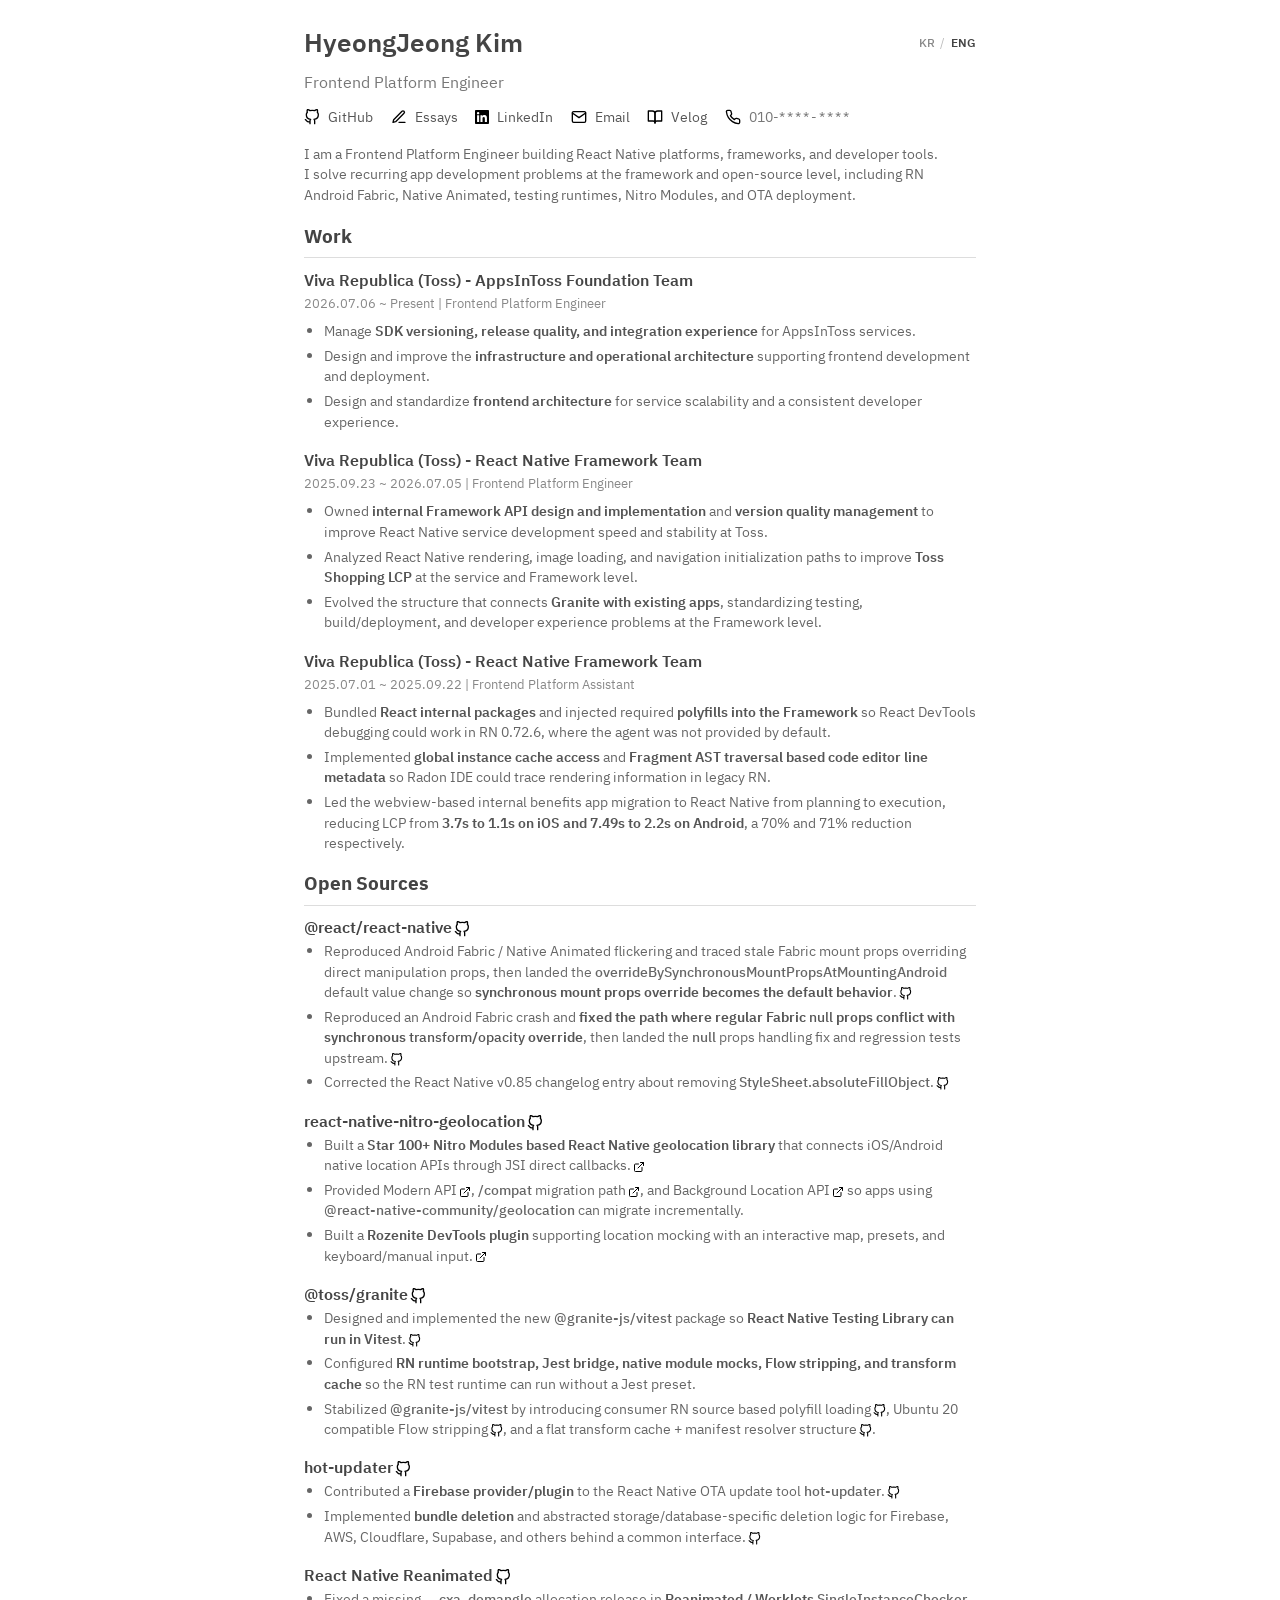
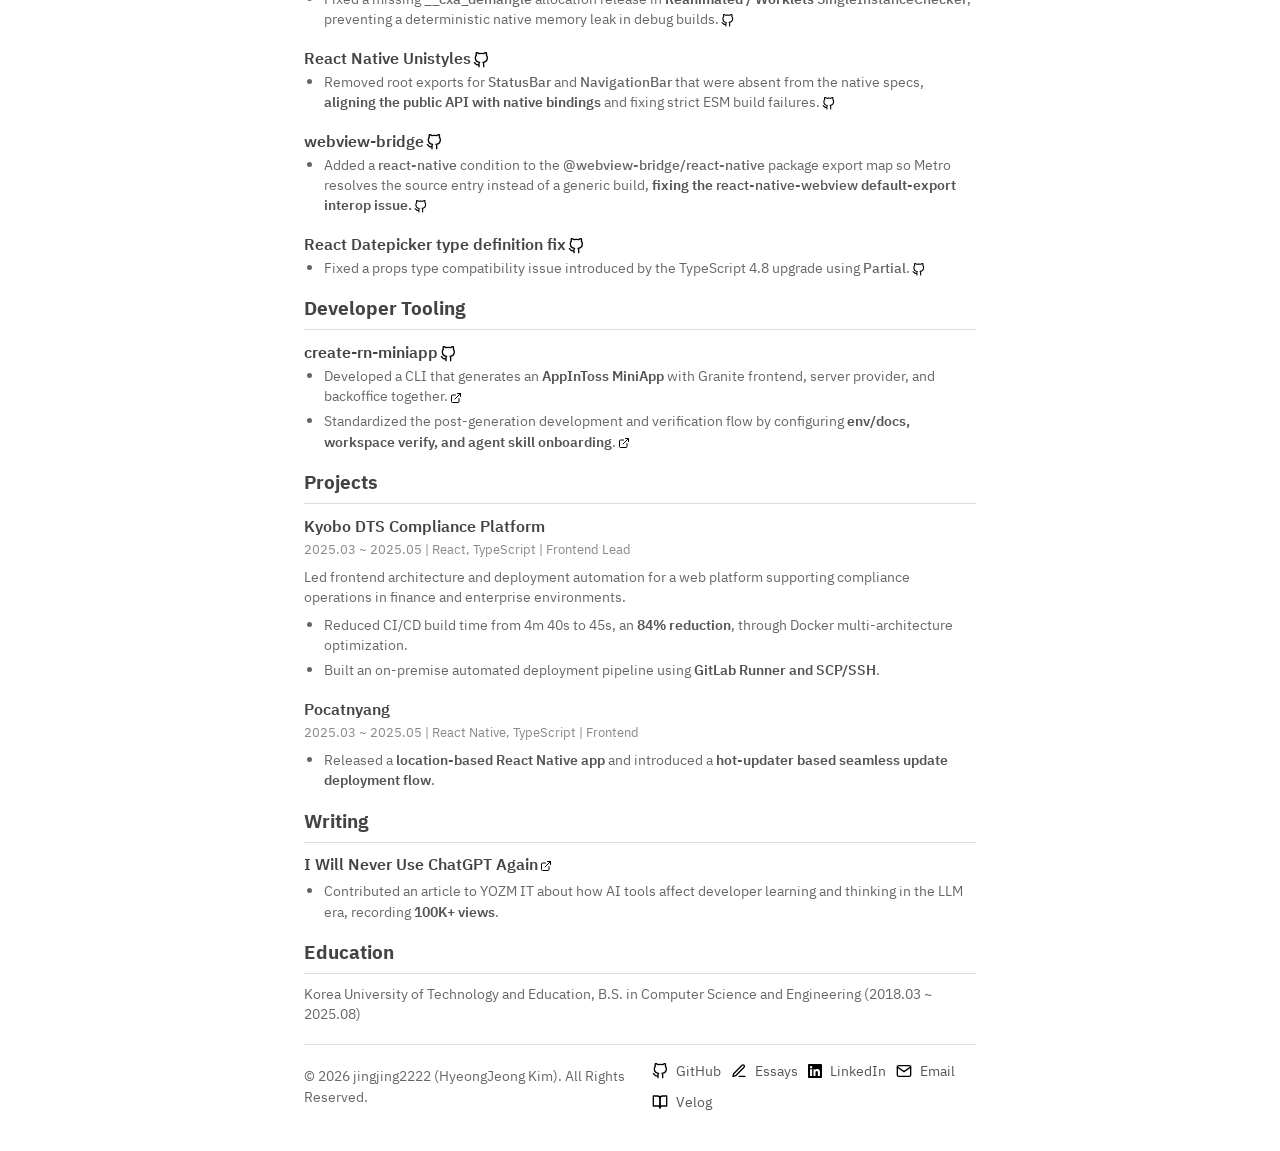
==== commit fb785cc4: "Preserve compat label spacing" ====
--- a/en.html
+++ b/en.html
@@ -220,7 +220,7 @@
                     <li>Provided <span class="external-reference">Modern API<a
                             href="https://react-native-nitro-geolocation.pages.dev/guide/modern-api" target="_blank"
                             class="doc-link" aria-label="Modern API documentation"><span class="link-icon"
-                                aria-hidden="true"></span></a></span>, <span class="external-reference"><code>/compat</code> migration path<a
+                                aria-hidden="true"></span></a></span>, <span class="external-reference"><span><code>/compat</code> migration path</span><a
                             href="https://react-native-nitro-geolocation.pages.dev/guide/compat-api" target="_blank"
                             class="doc-link" aria-label="Compatibility API migration documentation"><span
                                 class="link-icon" aria-hidden="true"></span></a></span>, and <span class="external-reference">Background Location API<a
